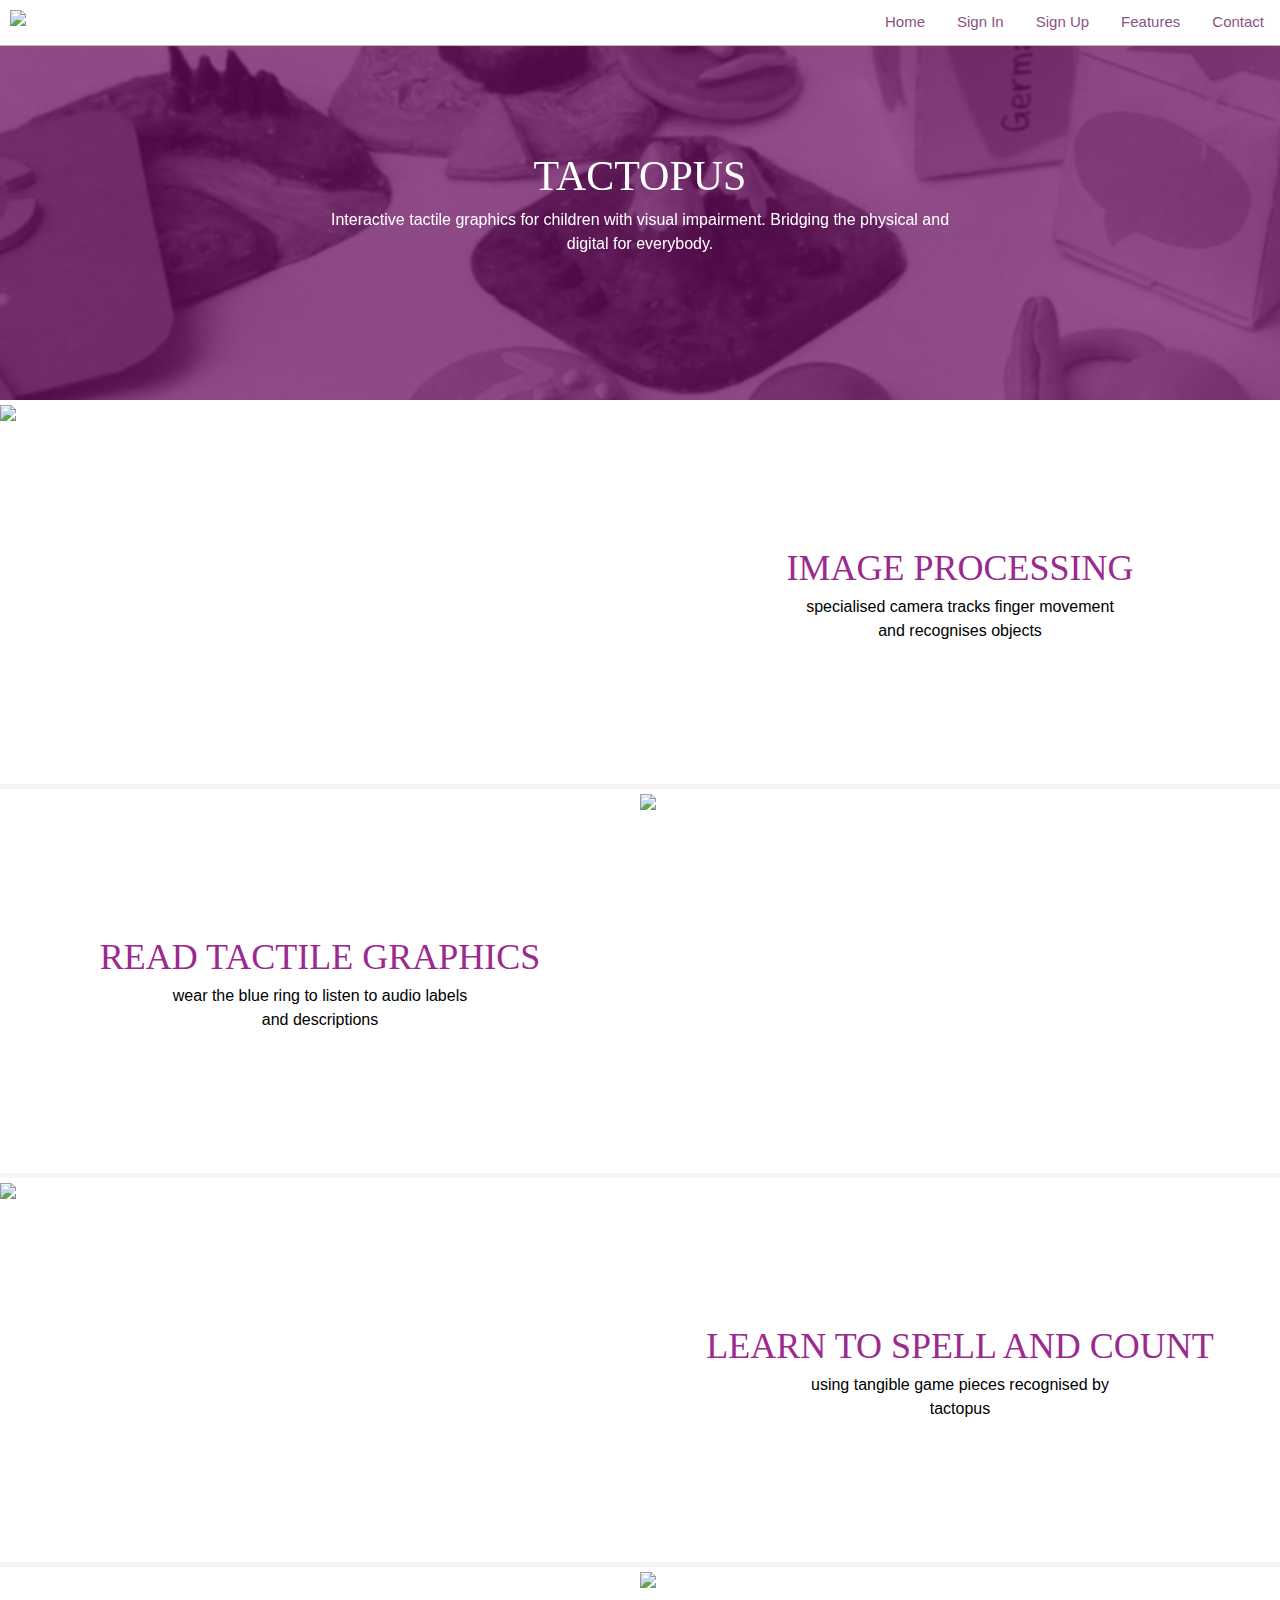
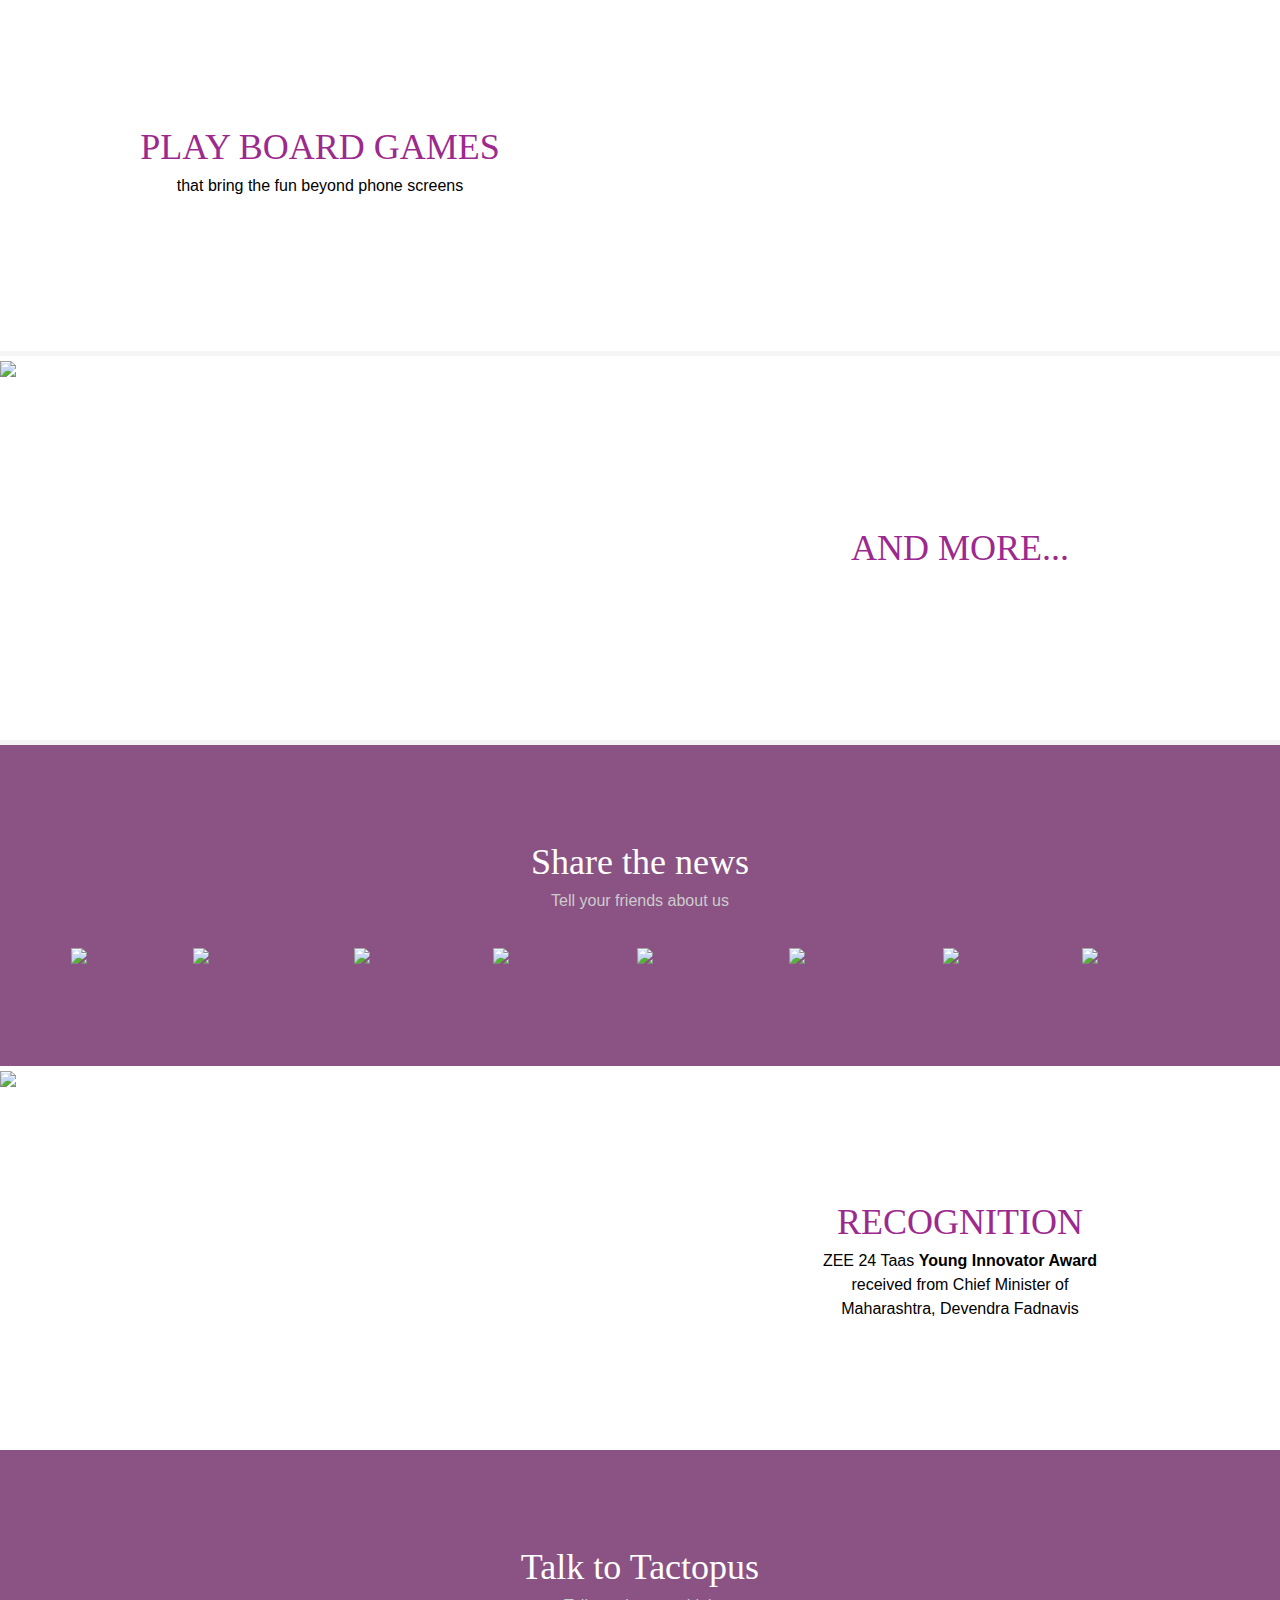
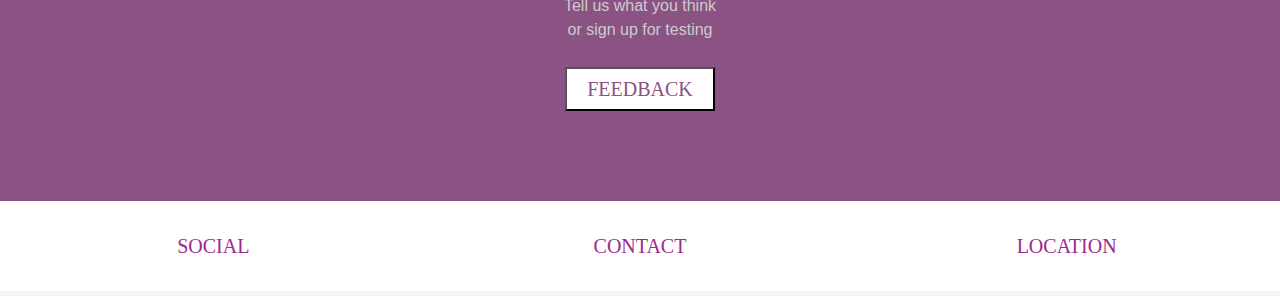
==== index.html @ aecadcd0 "Merge pull request #1 from tactopus/tactopus_addsignup" ====
<!DOCTYPE html>
<html>
<meta name="viewport" content="width=device-width, initial-scale=1">
<link rel="stylesheet" href="w3.css">
<meta name="google-site-verification" content="kS8fROYHhCZex43RZm6uUY4WzMAWpM1FWMcRSs-38cs" />
<head>
    <link rel="shortcut icon" type="image/png" href="favicon.png"/>
    <style>
@import url('https://fonts.googleapis.com/css?family=Baloo+Thambi');
</style>

<div id="fb-root"></div>
<script>(function(d, s, id) {
  var js, fjs = d.getElementsByTagName(s)[0];
  if (d.getElementById(id)) return;
  js = d.createElement(s); js.id = id;
  js.src = "//connect.facebook.net/en_GB/sdk.js#xfbml=1&version=v2.9";
  fjs.parentNode.insertBefore(js, fjs);
}(document, 'script', 'facebook-jssdk'));</script>


<script>
  (function(i,s,o,g,r,a,m){i['GoogleAnalyticsObject']=r;i[r]=i[r]||function(){
  (i[r].q=i[r].q||[]).push(arguments)},i[r].l=1*new Date();a=s.createElement(o),
  m=s.getElementsByTagName(o)[0];a.async=1;a.src=g;m.parentNode.insertBefore(a,m)
  })(window,document,'script','https://www.google-analytics.com/analytics.js','ga');

  ga('create', 'UA-103384719-1', 'auto');
  ga('send', 'pageview');

</script>


</head>
<body>

<div id="header" class="navbar w3-container w3-white w3-border-grey">
  <!--<h1 id="title">TACTOPUS</h1> -->
  <img src="favicon.jpg" class="logo">
  
  
  <a href="#contact">Contact</a>
  <a href="#features">Features</a>
  <a href="signup.html">Sign Up</a>
  <a href="#SignIn">Sign In</a> 
  <a href="#home">Home</a>
  <!--<a href="#home">Text-only Version</a>-->
</div>


<div class="parallax">
<!--<div style="height:30vw; min-height:400px; min-width:690px">-->
     <!--<img class="cover-image" src="cover.jpg" > -->
     <!--<p class="title-text" style="height:30vw; width:100%;"> text </p>-->
     <div id="home" class="w3-col coverbox title-text">
         <div class="unit">
            <h1 class="centered-content title" style="font-size:42px">TACTOPUS</h1>
            <p class="subtitle title">Interactive tactile graphics for children with visual impairment. <nbsp> Bridging the physical and digital for everybody.</p>
        </div>
        <!--</div>-->
</div>
</div>


<!--first set-->
<div id="features" class="w3-row-padding nopadding">
    <div class="w3-half nopadding left">
         <img class="images" src="img1.jpg" > </img>
    </div>
    <div class="w3-half box right ">
         <div class="unit">
            <h2 class="centered-content">IMAGE PROCESSING</h2>
            <p class="subtitle centered-content">specialised camera tracks finger movement 
and recognises objects</p> 
        </div>
    </div>
</div>
<!--end first set-->

<!--second set-->
<div class="w3-row-padding nopadding">
     <div class="w3-half nopadding right">
         <img class="images" src="img2.jpg" > </img>
    </div>

    <div class="w3-half box left">
         <div class="unit">
            <h2  class="centered-content">READ TACTILE GRAPHICS</h2>
            <p class="subtitle centered-content">wear the blue ring to listen to audio labels and descriptions</p> 
        </div>
    </div>
   
</div>
<!--end second set-->

<!--third set-->
<div class="w3-row-padding nopadding">
    <div class="w3-half nopadding left">
         <img class="images" src="img3.jpg" > </img>
    </div>
    <div class="w3-half box right">
         <div class="unit">
            <h2 class="centered-content">LEARN TO SPELL AND COUNT</h2>
            <p class="subtitle centered-content">using tangible game pieces recognised by tactopus</p> 
        </div>
    </div>
</div>
<!--end third set-->

<!--fourth set-->
<div class="w3-row-padding nopadding">
    <div class="w3-half  nopadding right">
         <img class="images" src="img4.jpg" > </img>
    </div>
    <div class="w3-half box left">
         <div class="unit">
            <h2 class="centered-content">PLAY BOARD GAMES</h2>
            <p class="subtitle centered-content">that bring the fun beyond phone screens</p> 
        </div>
    </div>
    
</div>
<!--end fourth set-->

<!--fifth set-->
<div class="w3-row-padding nopadding">
    <div class="w3-half nopadding left ">
         <img class="images" src="img5.jpg" > </img>
    </div>
    <div class="w3-half box right">
         <div class="unit">
            <h2 class="centered-content">AND MORE...</h2>
         </div>
    </div>
</div>
<!--end fifth set-->

<!--social bit-->
<div class="centered-content social buffer">
     <h2 class="centered-content " style="color:white">Share the news</h2>
     <p class="subtitle centered-content"  style="color:#CCCCCC">Tell your friends about us</p> 
<div class="share-buttons">  
    
    <!-- Email -->
    <a href="mailto:?Subject=Check this out- Tactopus&amp;Body=I%20saw%20this%20and%20thought%20of%20you!%20 http://tactopus.com">
        <img src="https://simplesharebuttons.com/images/somacro/email.png" alt="Email a friend" />
    </a>
 
    <!-- Facebook -->
    <a href="http://www.facebook.com/sharer.php?u=http://tactopus.com" target="_blank">
        <img src="https://simplesharebuttons.com/images/somacro/facebook.png" alt="Share on Facebook" />
    </a>
    
     <!-- Twitter -->
    <a href="https://twitter.com/share?url=http://tactopus.com&amp;text=Inclusive%20education%20is%20here&amp;hashtags=assistivetech" target="_blank">
        <img src="https://simplesharebuttons.com/images/somacro/twitter.png" alt="Tweet about this" />
    </a>

    <!-- Google+ -->
    <a href="https://plus.google.com/share?url=http://tactopus.com" target="_blank">
        <img src="https://simplesharebuttons.com/images/somacro/google.png" alt="Share on Google" />
    </a>
    
    <!-- LinkedIn -->
    <a href="http://www.linkedin.com/shareArticle?mini=true&amp;url=http://tactopus.com" target="_blank">
        <img src="https://simplesharebuttons.com/images/somacro/linkedin.png" alt="Share on LinkedIn" />
    </a>
    
    <!-- Pinterest -->
    <a href="javascript:void((function()%7Bvar%20e=document.createElement('script');e.setAttribute('type','text/javascript');e.setAttribute('charset','UTF-8');e.setAttribute('src','http://assets.pinterest.com/js/pinmarklet.js?r='+Math.random()*99999999);document.body.appendChild(e)%7D)());">
        <img src="https://simplesharebuttons.com/images/somacro/pinterest.png" alt="Share on Pinterest" />
    </a>
     
    <!-- Reddit -->
    <a href="http://reddit.com/submit?url=http://tactopus.com&amp;title=Tactopus" target="_blank">
        <img src="https://simplesharebuttons.com/images/somacro/reddit.png" alt="Share on Reddit" />
    </a>

    <!-- Tumblr-->
    <a href="http://www.tumblr.com/share/link?url=http://tactopus.com&amp;title=Tactopus" target="_blank">
        <img src="https://simplesharebuttons.com/images/somacro/tumblr.png" alt="Share on Tumblr" />
    </a>
     
   

</div>
</div>



<!--recognition-->
<div>
<div class="w3-row-padding nopadding" style="border-bottom: 0px;">
    <div class="w3-half nopadding">
         <img class="images" src="award.jpg" > </img>
    </div>
    <div class="w3-half box">
         <div class="unit">
            <h2 class="centered-content">RECOGNITION</h2>
            <p class="subtitle centered-content">ZEE 24 Taas <b>Young Innovator Award</b>
                <br>
                received from Chief Minister of Maharashtra, Devendra Fadnavis</p> 
        </div>
    </div>
</div>
</div>


<!--feedback-->

<div id="contact" class="centered-content social buffer">
     <h2 class="centered-content " style="color:white">Talk to Tactopus</h2>
     <p class="subtitle centered-content"  style="color:#CCCCCC">Tell us what you think<br> or sign up for testing</p>
<a href="https://docs.google.com/forms/d/e/1FAIpQLSeY6ELYHNQLqffdmuKmhdIDOaFi1QbwBWbMsm6aDp3Axi02JQ/viewform?usp=sf_link" target="_blank">
     <button class="btn" style="cursor:pointer" >FEEDBACK</button> 
</a>
</div> 

<!--footer-->

<div class="w3-row-padding nopadding">
    <div class="w3-third box-footer">
         <div class="unit">
            <h4  class="centered-content">SOCIAL</h2>
        </div>
    </div>
    <div class="w3-third box-footer">
         <div class="unit">
            <h4  class="centered-content">CONTACT</h2>
        </div>
    </div>
    <div class="w3-third box-footer ">
         <div class="unit">
            <h4  class="centered-content">LOCATION</h2>
        </div>
    </div>
</div>

</body>
</html>
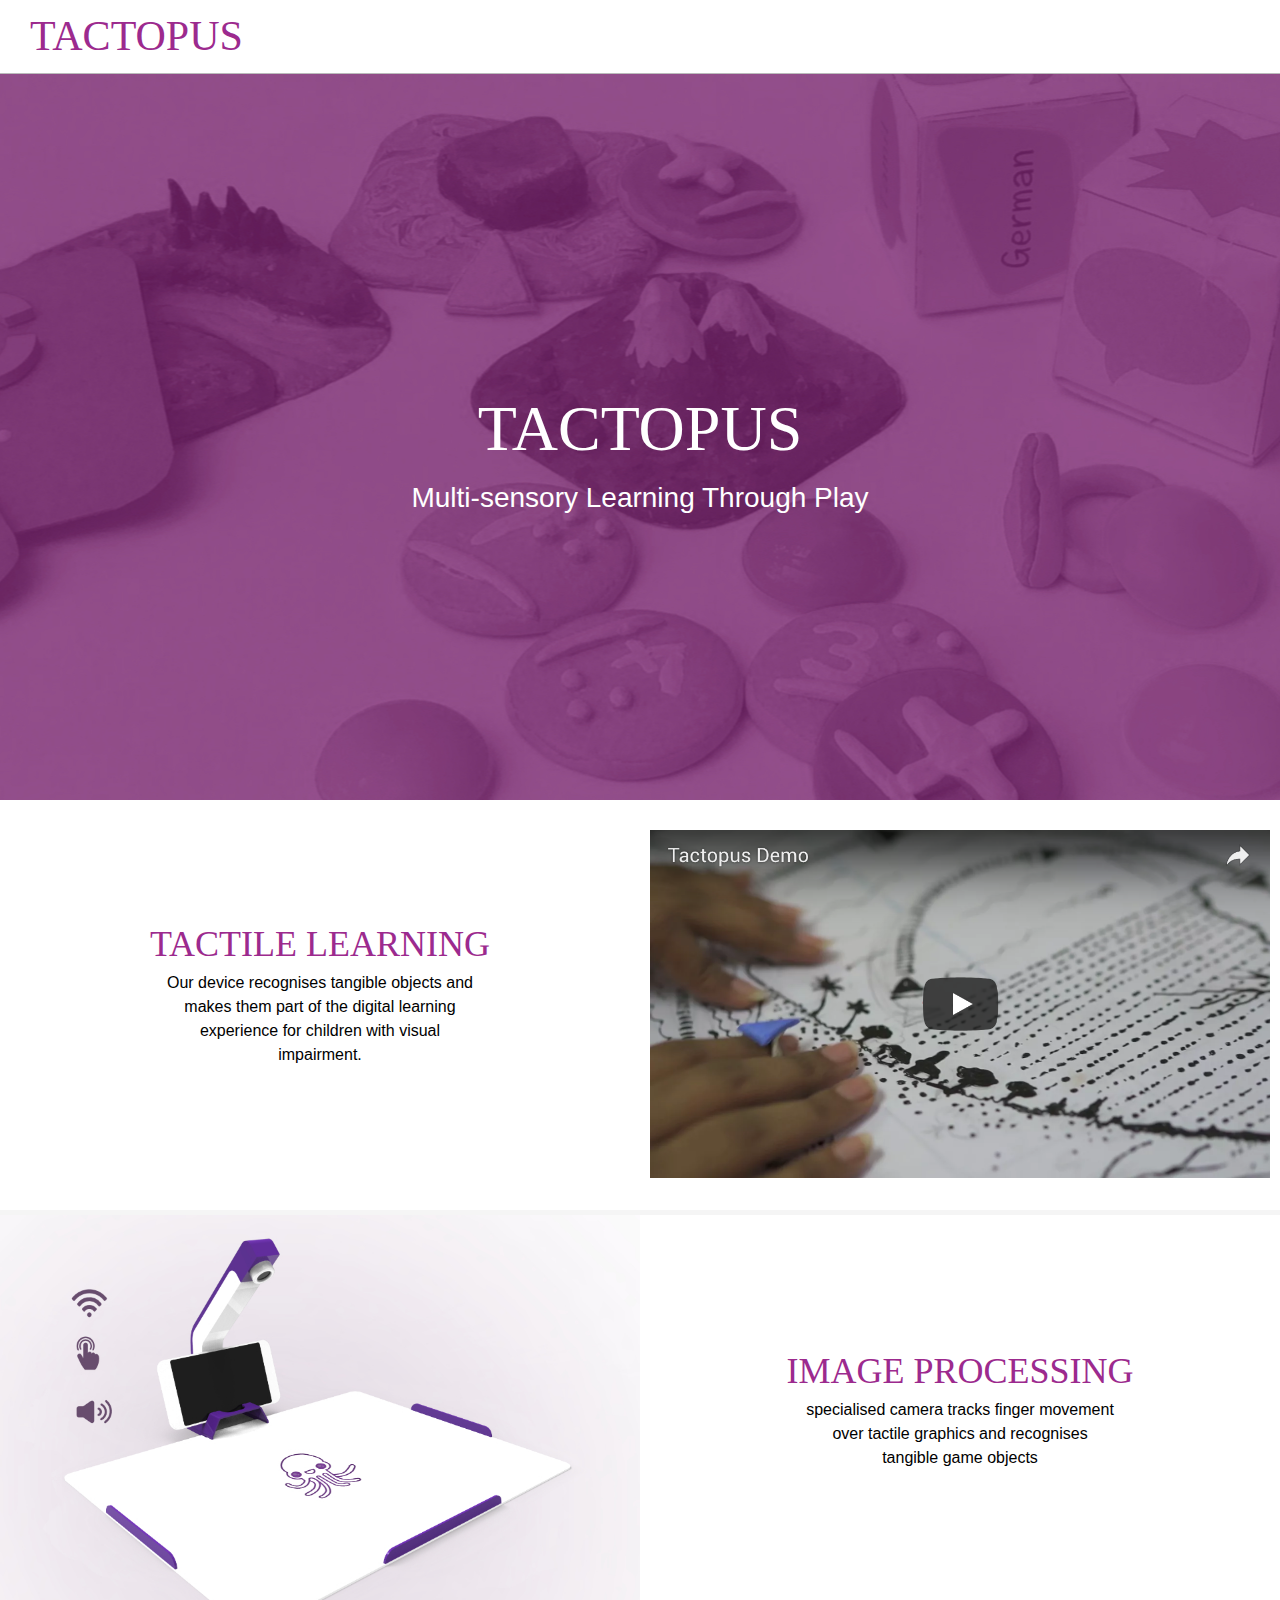
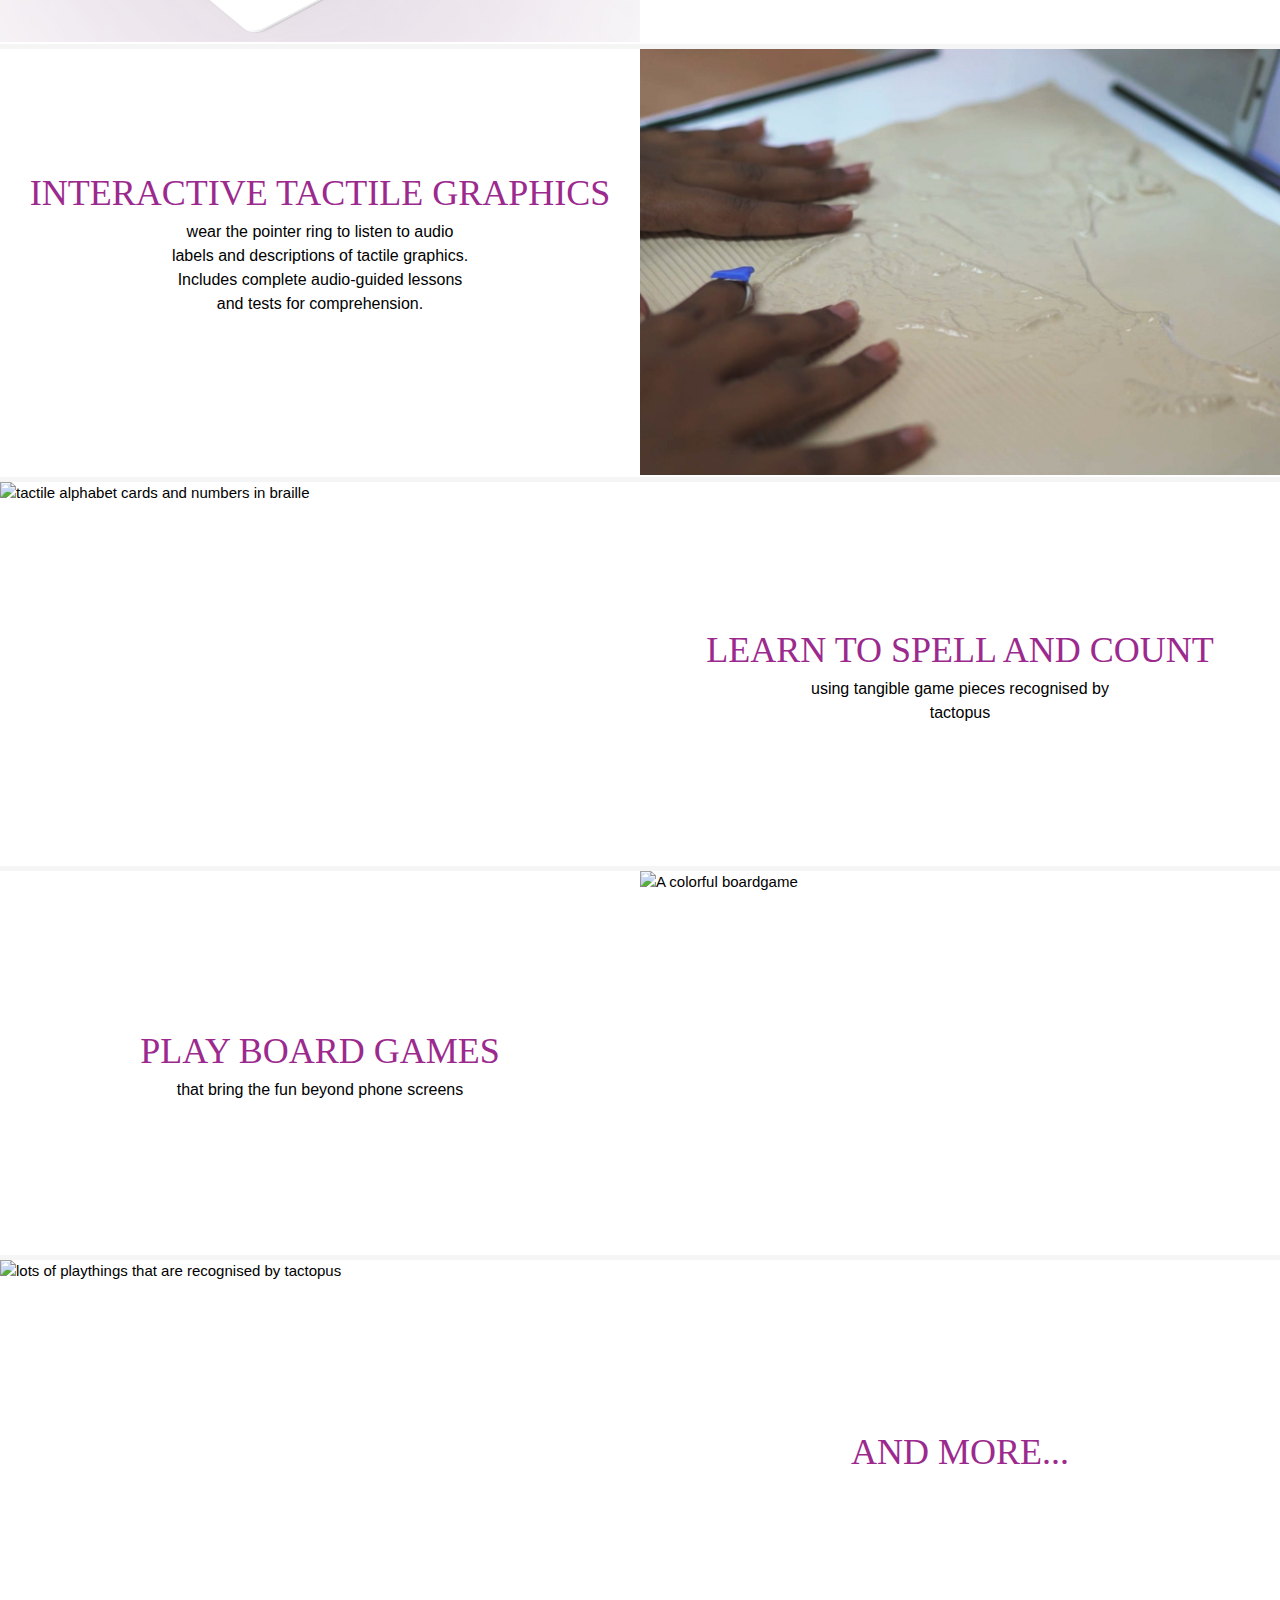
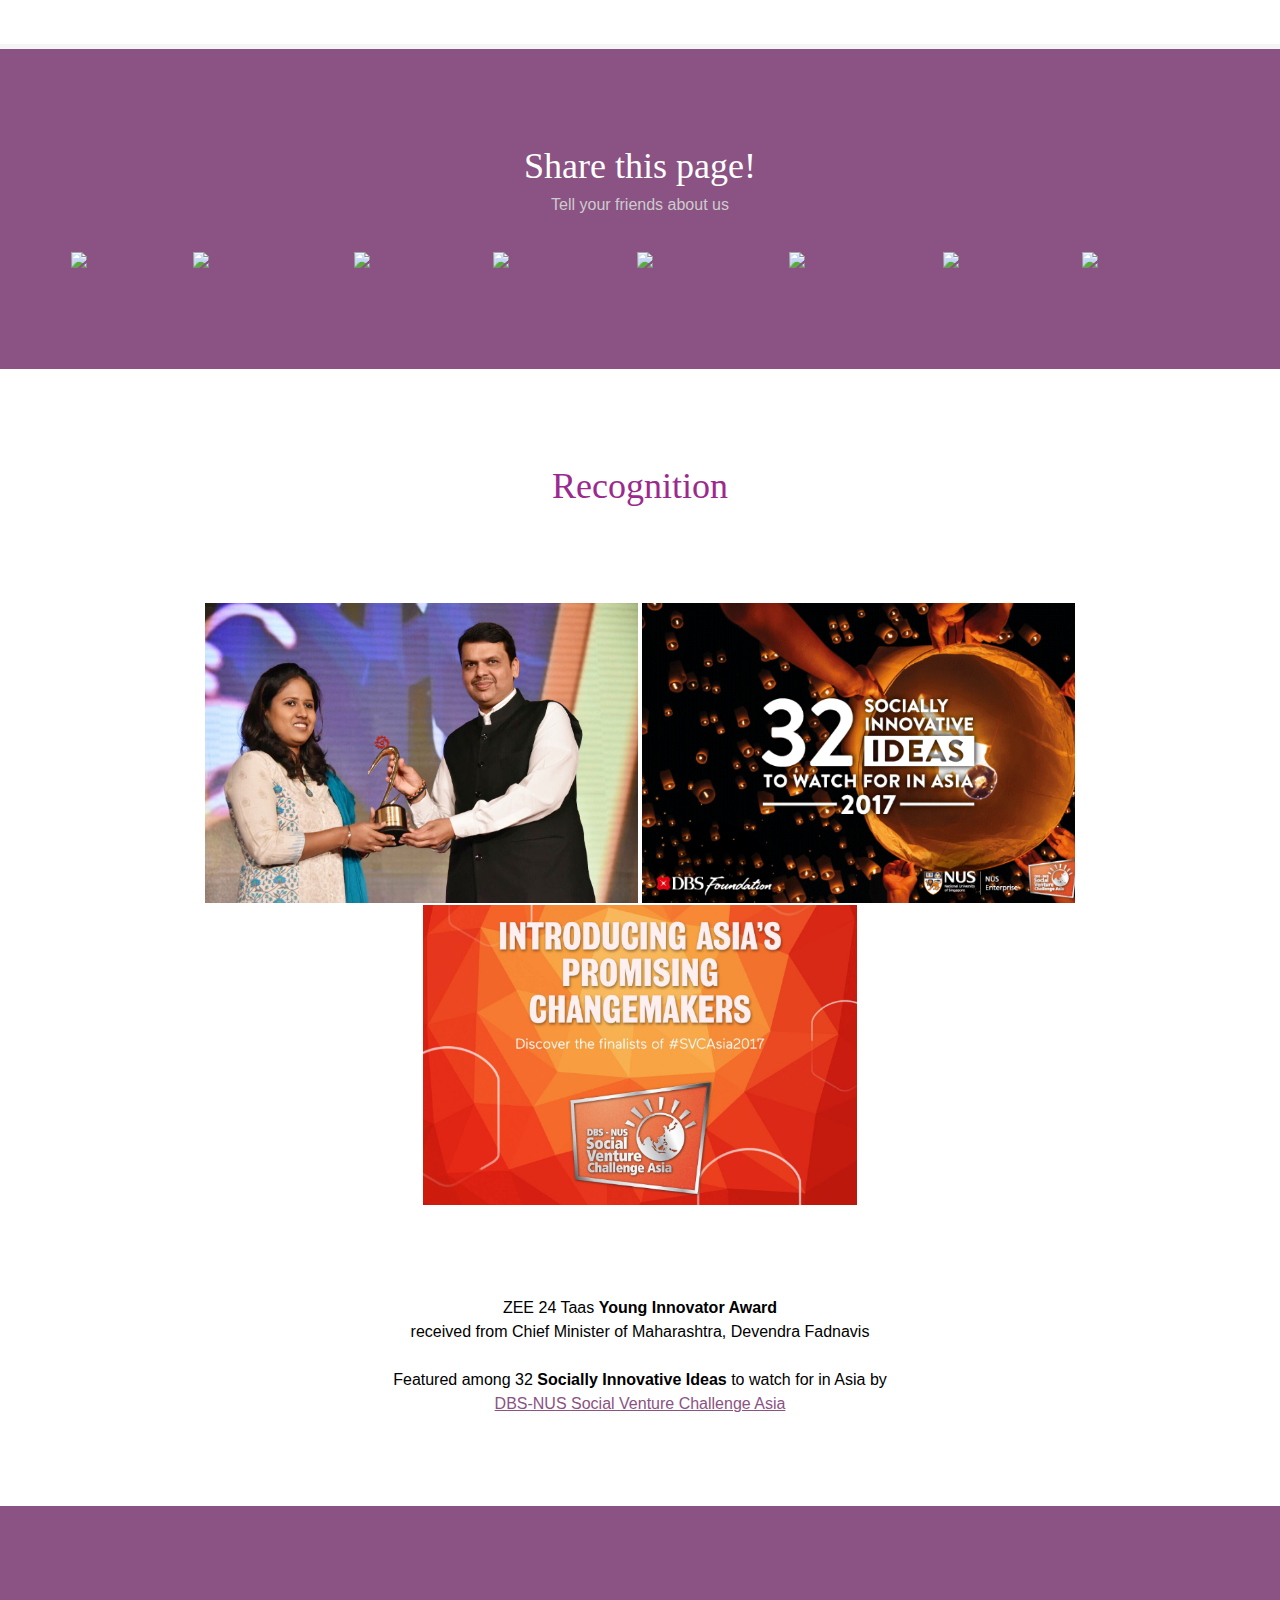
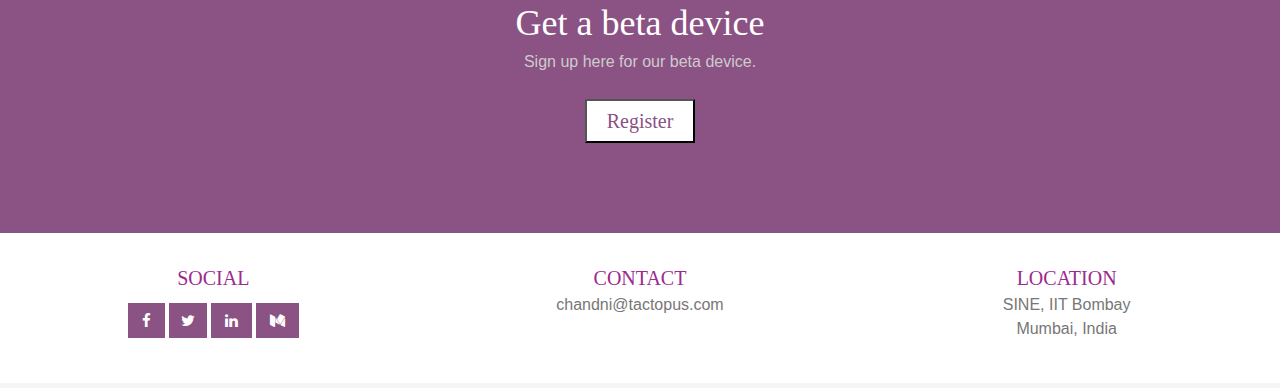
==== commit 6991121c: "Merge pull request #2 from tactopus/revert-1-tactopus_addsignup" ====
--- a/index.html
+++ b/index.html
@@ -2,22 +2,25 @@
 <html>
 <meta name="viewport" content="width=device-width, initial-scale=1">
 <link rel="stylesheet" href="w3.css">
-<meta name="google-site-verification" content="kS8fROYHhCZex43RZm6uUY4WzMAWpM1FWMcRSs-38cs" />
+
 <head>
+  <title>Tactopus</title>
+
     <link rel="shortcut icon" type="image/png" href="favicon.png"/>
     <style>
 @import url('https://fonts.googleapis.com/css?family=Baloo+Thambi');
 </style>
 
 <div id="fb-root"></div>
-<script>(function(d, s, id) {
-  var js, fjs = d.getElementsByTagName(s)[0];
+<script>(function(d, si, id) {
+  var js, fjs = d.getElementsByTagName(si)[0];
   if (d.getElementById(id)) return;
-  js = d.createElement(s); js.id = id;
+  js = d.createElement(si); js.id = id;
   js.src = "//connect.facebook.net/en_GB/sdk.js#xfbml=1&version=v2.9";
   fjs.parentNode.insertBefore(js, fjs);
 }(document, 'script', 'facebook-jssdk'));</script>
 
+<meta name="google-site-verification" content="kS8fROYHhCZex43RZm6uUY4WzMAWpM1FWMcRSs-38cs" />
 
 <script>
   (function(i,s,o,g,r,a,m){i['GoogleAnalyticsObject']=r;i[r]=i[r]||function(){
@@ -30,23 +33,29 @@
 
 </script>
 
-
 </head>
 <body>
 
+<!-- begin header -->
 <div id="header" class="navbar w3-container w3-white w3-border-grey">
-  <!--<h1 id="title">TACTOPUS</h1> -->
-  <img src="favicon.jpg" class="logo">
   
-  
-  <a href="#contact">Contact</a>
-  <a href="#features">Features</a>
-  <a href="signup.html">Sign Up</a>
-  <a href="#SignIn">Sign In</a> 
-  <a href="#home">Home</a>
-  <!--<a href="#home">Text-only Version</a>-->
-</div>
-
+  <!-- <img src="favicon.jpg" class="logo"> -->
+  <h1 id="title">TACTOPUS</h1>
+  <ul >
+
+        <!-- <a id="#contact">Contact</a>
+        <a id="#features">Features</a>  -->
+        <!-- <a href="#home">Home</a> -->
+        <!-- <li><a href="https://www.linkedin.com/company/13420525/" target="_blank">LinkedIn</i></a></li> -->
+<!--         
+        <li><a href="https://www.facebook.com/tactopus/" target="_blank"> Facebook</a></li>
+        <li><a href="https://twitter.com/tactopus_edu" target="_blank"> Twitter </i></a></li>
+        <li><a href ="https://medium.com/tactopus" target="_blank"> Blog </a></li>
+         -->
+  </ul>
+
+</div>
+<!-- end of header -->
 
 <div class="parallax">
 <!--<div style="height:30vw; min-height:400px; min-width:690px">-->
@@ -54,24 +63,44 @@
      <!--<p class="title-text" style="height:30vw; width:100%;"> text </p>-->
      <div id="home" class="w3-col coverbox title-text">
          <div class="unit">
-            <h1 class="centered-content title" style="font-size:42px">TACTOPUS</h1>
-            <p class="subtitle title">Interactive tactile graphics for children with visual impairment. <nbsp> Bridging the physical and digital for everybody.</p>
+            <h1 class="centered-content title" style="font-size:64px">TACTOPUS</h1>
+            <p class="subtitle title" style="font-size:28px">Multi-sensory Learning Through Play</p>
         </div>
         <!--</div>-->
 </div>
 </div>
 
 
+<!--video set-->
+<div id="features" class="w3-row-padding ">
+    <div class="w3-half box  right">
+        <div align="middle" class="unit centered-content">
+            <!-- <iframe width="560" height="315" src="https://www.youtube-nocookie.com/embed/w9ERoIt2t28?rel=0" frameborder="0" allowfullscreen></iframe> -->
+            <a href="https://www.youtube-nocookie.com/embed/ggCX4f1qZgg?rel=0" target="blank">
+                <img class="images" src="Video.png" alt="links to video on youtube about interactive tactile graphics" > </img>
+            </a>
+            
+        </div>
+    </div>
+    <div class="w3-half box left ">
+         <div class="unit">
+            <h2 class="centered-content">TACTILE LEARNING</h2>
+            <p class="subtitle centered-content">Our device recognises tangible objects and makes them part of the digital learning experience for children with visual impairment.</p> 
+        </div>
+    </div>
+</div>
+<!--end video set-->
+
 <!--first set-->
-<div id="features" class="w3-row-padding nopadding">
+<div class="w3-row-padding nopadding">
     <div class="w3-half nopadding left">
-         <img class="images" src="img1.jpg" > </img>
+         <img class="images" src="img1_1.jpg" alt="Image of tactopus device" > </img>
     </div>
     <div class="w3-half box right ">
          <div class="unit">
             <h2 class="centered-content">IMAGE PROCESSING</h2>
-            <p class="subtitle centered-content">specialised camera tracks finger movement 
-and recognises objects</p> 
+            <p class="subtitle centered-content">specialised camera tracks finger movement over tactile graphics 
+and recognises tangible game objects</p> 
         </div>
     </div>
 </div>
@@ -80,13 +109,13 @@
 <!--second set-->
 <div class="w3-row-padding nopadding">
      <div class="w3-half nopadding right">
-         <img class="images" src="img2.jpg" > </img>
+         <img class="images" src="img2_1.jpg"  alt="Tactile graphic of physical map of India, being read by dark hands. The reader is wearing a blue ring on the right forefinger."> </img>
     </div>
 
     <div class="w3-half box left">
          <div class="unit">
-            <h2  class="centered-content">READ TACTILE GRAPHICS</h2>
-            <p class="subtitle centered-content">wear the blue ring to listen to audio labels and descriptions</p> 
+            <h2  class="centered-content">INTERACTIVE TACTILE GRAPHICS</h2>
+            <p class="subtitle centered-content">wear the pointer ring to listen to audio labels and descriptions of tactile graphics. Includes complete audio-guided lessons and tests for comprehension.</p> 
         </div>
     </div>
    
@@ -96,7 +125,7 @@
 <!--third set-->
 <div class="w3-row-padding nopadding">
     <div class="w3-half nopadding left">
-         <img class="images" src="img3.jpg" > </img>
+         <img class="images" src="img3.jpg" alt="tactile alphabet cards and numbers in braille" > </img>
     </div>
     <div class="w3-half box right">
          <div class="unit">
@@ -110,7 +139,7 @@
 <!--fourth set-->
 <div class="w3-row-padding nopadding">
     <div class="w3-half  nopadding right">
-         <img class="images" src="img4.jpg" > </img>
+         <img class="images" src="img4.jpg"  alt="A colorful boardgame" > </img>
     </div>
     <div class="w3-half box left">
          <div class="unit">
@@ -124,10 +153,10 @@
 
 <!--fifth set-->
 <div class="w3-row-padding nopadding">
-    <div class="w3-half nopadding left ">
-         <img class="images" src="img5.jpg" > </img>
-    </div>
-    <div class="w3-half box right">
+    <div class="w3-half nopadding">
+         <img class="images" src="img5.jpg" alt="lots of playthings that are recognised by tactopus" > </img>
+    </div>
+    <div class="w3-half box">
          <div class="unit">
             <h2 class="centered-content">AND MORE...</h2>
          </div>
@@ -135,9 +164,14 @@
 </div>
 <!--end fifth set-->
 
+
+<!--#note move share panel to bottom, merge with feedback panel, fix share button links-->
+<!--#note need separator between product details above and news and updates below. 
+maybe news and updates go into a 4 column grid, so it looks different. or a pinterest-like layout for news. So we can add a lot more stuff-->
+
 <!--social bit-->
 <div class="centered-content social buffer">
-     <h2 class="centered-content " style="color:white">Share the news</h2>
+     <h2 class="centered-content " style="color:white">Share this page!</h2>
      <p class="subtitle centered-content"  style="color:#CCCCCC">Tell your friends about us</p> 
 <div class="share-buttons">  
     
@@ -152,7 +186,7 @@
     </a>
     
      <!-- Twitter -->
-    <a href="https://twitter.com/share?url=http://tactopus.com&amp;text=Inclusive%20education%20is%20here&amp;hashtags=assistivetech" target="_blank">
+    <a href="https://twitter.com/share?url=https://simplesharebuttons.com&amp;text=Simple%20Share%20Buttons&amp;hashtags=simplesharebuttons" target="_blank">
         <img src="https://simplesharebuttons.com/images/somacro/twitter.png" alt="Tweet about this" />
     </a>
 
@@ -162,7 +196,7 @@
     </a>
     
     <!-- LinkedIn -->
-    <a href="http://www.linkedin.com/shareArticle?mini=true&amp;url=http://tactopus.com" target="_blank">
+    <a href="http://www.linkedin.com/shareArticle?mini=true&amp;url=https://simplesharebuttons.com" target="_blank">
         <img src="https://simplesharebuttons.com/images/somacro/linkedin.png" alt="Share on LinkedIn" />
     </a>
     
@@ -172,12 +206,12 @@
     </a>
      
     <!-- Reddit -->
-    <a href="http://reddit.com/submit?url=http://tactopus.com&amp;title=Tactopus" target="_blank">
+    <a href="http://reddit.com/submit?url=https://simplesharebuttons.com&amp;title=Simple Share Buttons" target="_blank">
         <img src="https://simplesharebuttons.com/images/somacro/reddit.png" alt="Share on Reddit" />
     </a>
 
     <!-- Tumblr-->
-    <a href="http://www.tumblr.com/share/link?url=http://tactopus.com&amp;title=Tactopus" target="_blank">
+    <a href="http://www.tumblr.com/share/link?url=https://simplesharebuttons.com&amp;title=Simple Share Buttons" target="_blank">
         <img src="https://simplesharebuttons.com/images/somacro/tumblr.png" alt="Share on Tumblr" />
     </a>
      
@@ -189,30 +223,39 @@
 
 
 <!--recognition-->
-<div>
-<div class="w3-row-padding nopadding" style="border-bottom: 0px;">
-    <div class="w3-half nopadding">
-         <img class="images" src="award.jpg" > </img>
-    </div>
-    <div class="w3-half box">
-         <div class="unit">
-            <h2 class="centered-content">RECOGNITION</h2>
+<div class="centered-content buffer">
+    <h2 class="centered-content " >Recognition</h2>
+    <!-- <p class="subtitle centered-content"  style="color: white">Tell your friends about us</p>  -->
+</div>
+
+<!--3 columns-->
+<div class="centered-content">
+        <div >
+            <img class="col-images" src="img7_1.jpg" > </img>
+            <img class="col-images" src="img7_2.jpg" > </img>
+            <img class="col-images" src="img7_3.jpg" > </img>  
+        </div> 
+ </div>
+
+ <div class="centered-content buffer">
             <p class="subtitle centered-content">ZEE 24 Taas <b>Young Innovator Award</b>
-                <br>
-                received from Chief Minister of Maharashtra, Devendra Fadnavis</p> 
-        </div>
-    </div>
-</div>
-</div>
+                <br>received from Chief Minister of Maharashtra, Devendra Fadnavis<br> <br></p> 
+            <p class="subtitle centered-content">Featured among 32 <b>Socially Innovative Ideas</b> to watch for in Asia by</b>
+                <br><a href="http://socialventurechallenge.asia/shortlisted-teams-2017/">DBS-NUS Social Venture Challenge Asia</a></p>     
+ </div>
+
+
+
+<!--end recognition-->
 
 
 <!--feedback-->
 
 <div id="contact" class="centered-content social buffer">
-     <h2 class="centered-content " style="color:white">Talk to Tactopus</h2>
-     <p class="subtitle centered-content"  style="color:#CCCCCC">Tell us what you think<br> or sign up for testing</p>
+     <h2 class="centered-content " style="color:white">Get a beta device</h2>
+     <p class="subtitle centered-content"  style="color:#CCCCCC">Sign up here for our beta device.</p>
 <a href="https://docs.google.com/forms/d/e/1FAIpQLSeY6ELYHNQLqffdmuKmhdIDOaFi1QbwBWbMsm6aDp3Axi02JQ/viewform?usp=sf_link" target="_blank">
-     <button class="btn" style="cursor:pointer" >FEEDBACK</button> 
+     <button class="btn" style="cursor:pointer" >Register</button> 
 </a>
 </div> 
 
@@ -222,19 +265,36 @@
     <div class="w3-third box-footer">
          <div class="unit">
             <h4  class="centered-content">SOCIAL</h2>
+
+                <div class="footer-social-icons centred-content">
+                    <ul class="social-icons">
+                        <li><a href="https://www.facebook.com/tactopus/" target="_blank" class="social-icon"> <i class="fa fa-facebook"></i></a></li>
+                        <li><a href="https://twitter.com/tactopus_edu" target="_blank" class="social-icon"> <i class="fa fa-twitter"></i></a></li>
+                        <li><a href="https://www.linkedin.com/company/13420525/" target="_blank" class="social-icon"> <i class="fa fa-linkedin"></i></a></li>
+                        <li><a href="https://www.medium.com/tactopus" target="_blank" class="social-icon"> <i class="fa fa-medium"></i></a></li>
+                        
+                    </ul>
+                </div>
+
+
         </div>
     </div>
     <div class="w3-third box-footer">
          <div class="unit">
             <h4  class="centered-content">CONTACT</h2>
+                <p class="subtitle centered-content"  style="color:#777777">chandni@tactopus.com</p>
         </div>
     </div>
     <div class="w3-third box-footer ">
          <div class="unit">
             <h4  class="centered-content">LOCATION</h2>
+                <p class="subtitle centered-content"  style="color:#777777">SINE, IIT Bombay <br>Mumbai, India </p>
         </div>
     </div>
 </div>
 
 </body>
-</html>+
+<!--#note design a preorder inquiry button-->
+<!--#note embed twitter and facebook feed-->
+</html>
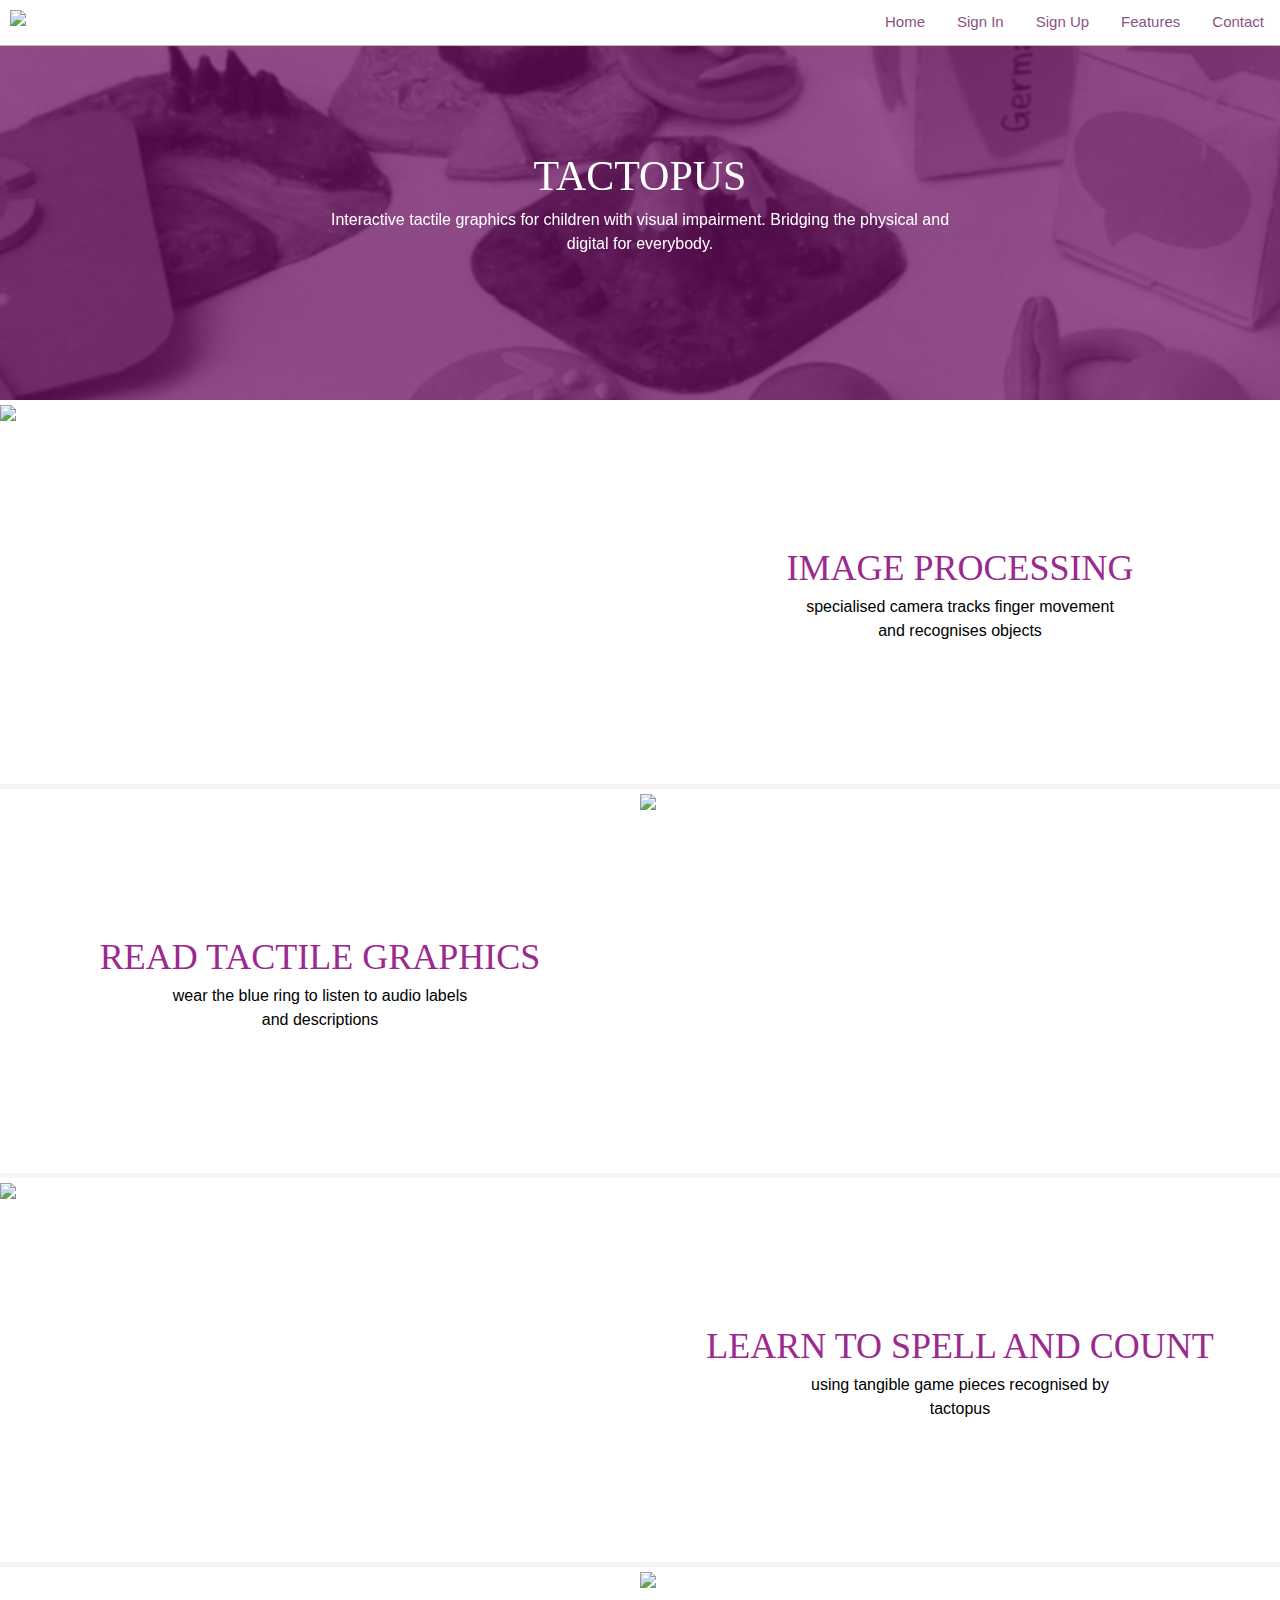
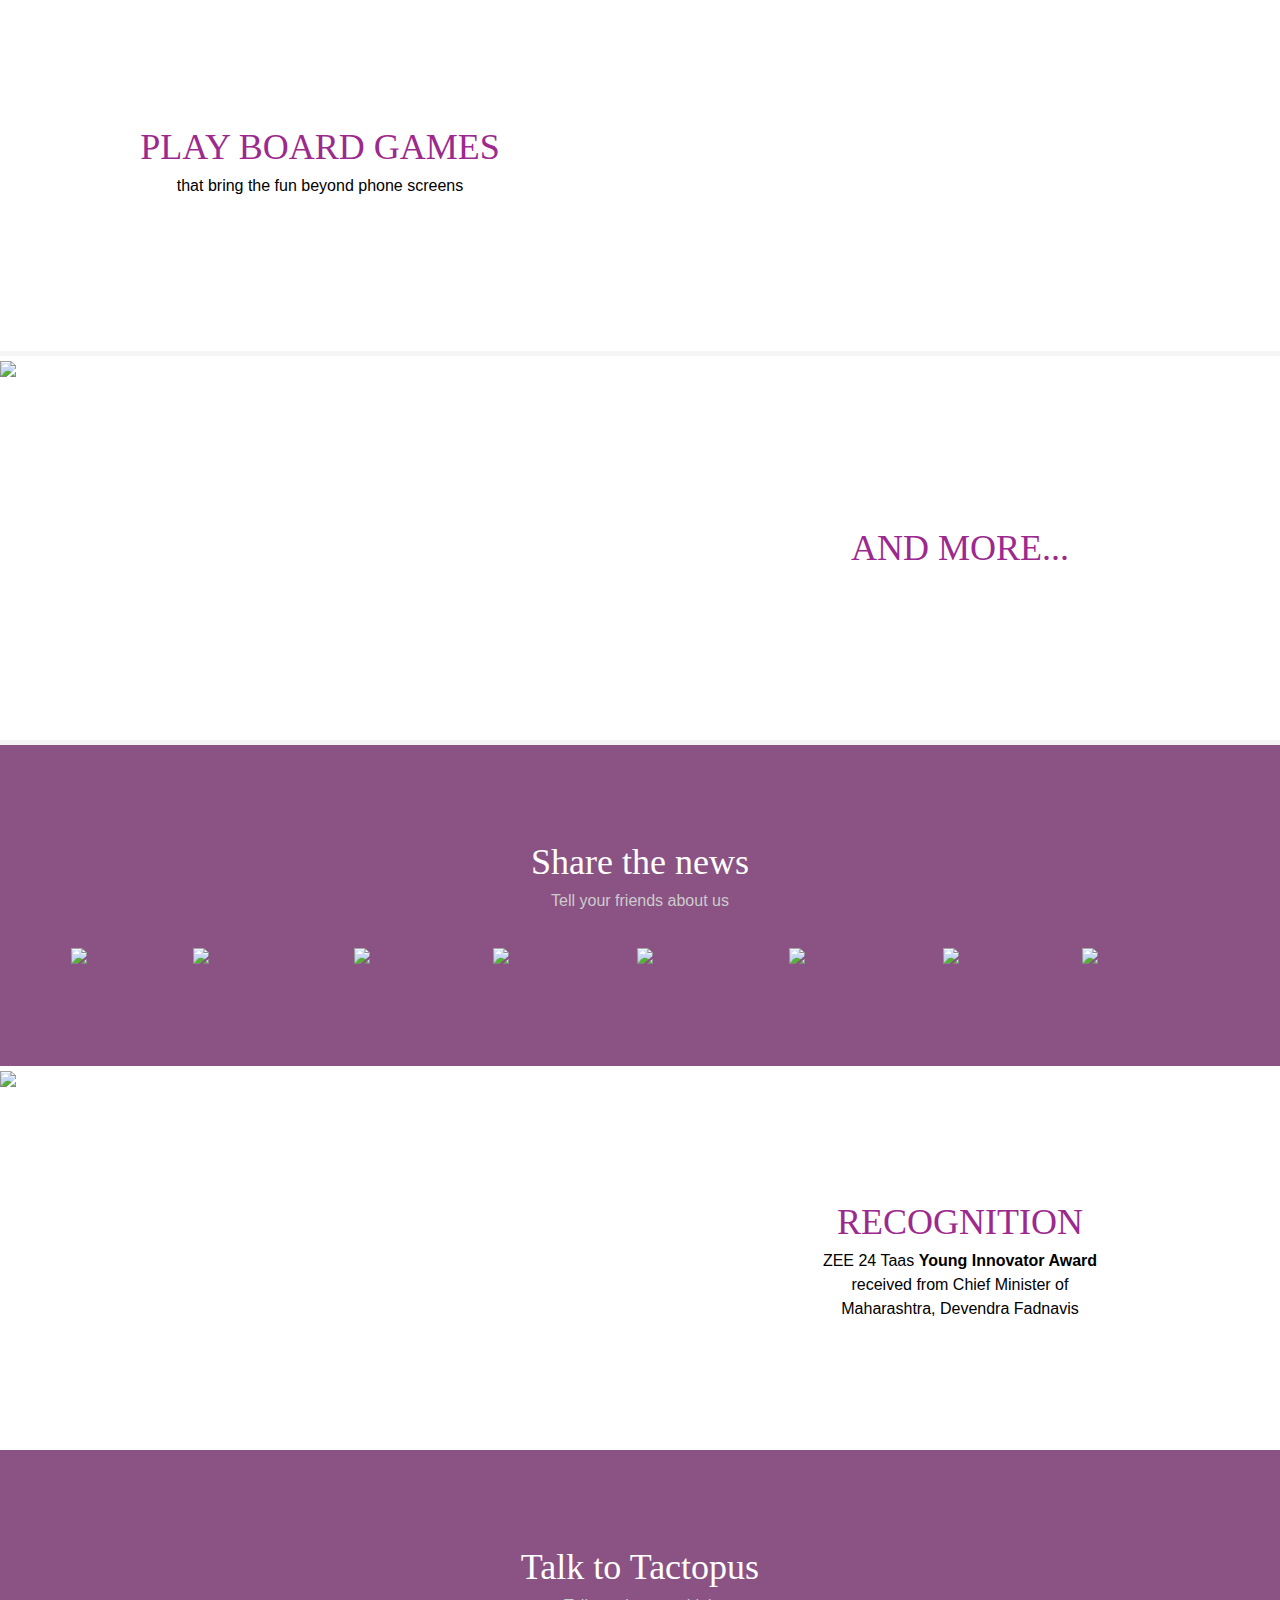
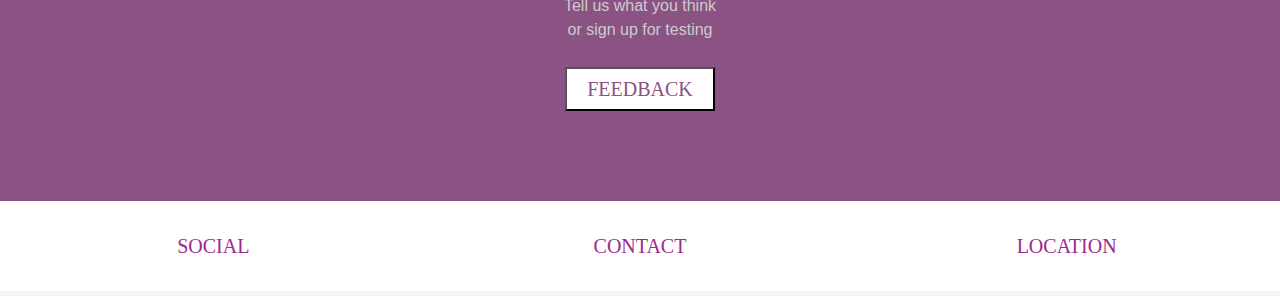
==== commit c9e23ad4: "Revert "Revert "added signup""" ====
--- a/index.html
+++ b/index.html
@@ -2,25 +2,22 @@
 <html>
 <meta name="viewport" content="width=device-width, initial-scale=1">
 <link rel="stylesheet" href="w3.css">
-
+<meta name="google-site-verification" content="kS8fROYHhCZex43RZm6uUY4WzMAWpM1FWMcRSs-38cs" />
 <head>
-  <title>Tactopus</title>
-
     <link rel="shortcut icon" type="image/png" href="favicon.png"/>
     <style>
 @import url('https://fonts.googleapis.com/css?family=Baloo+Thambi');
 </style>
 
 <div id="fb-root"></div>
-<script>(function(d, si, id) {
-  var js, fjs = d.getElementsByTagName(si)[0];
+<script>(function(d, s, id) {
+  var js, fjs = d.getElementsByTagName(s)[0];
   if (d.getElementById(id)) return;
-  js = d.createElement(si); js.id = id;
+  js = d.createElement(s); js.id = id;
   js.src = "//connect.facebook.net/en_GB/sdk.js#xfbml=1&version=v2.9";
   fjs.parentNode.insertBefore(js, fjs);
 }(document, 'script', 'facebook-jssdk'));</script>
 
-<meta name="google-site-verification" content="kS8fROYHhCZex43RZm6uUY4WzMAWpM1FWMcRSs-38cs" />
 
 <script>
   (function(i,s,o,g,r,a,m){i['GoogleAnalyticsObject']=r;i[r]=i[r]||function(){
@@ -33,29 +30,23 @@
 
 </script>
 
+
 </head>
 <body>
 
-<!-- begin header -->
 <div id="header" class="navbar w3-container w3-white w3-border-grey">
+  <!--<h1 id="title">TACTOPUS</h1> -->
+  <img src="favicon.jpg" class="logo">
   
-  <!-- <img src="favicon.jpg" class="logo"> -->
-  <h1 id="title">TACTOPUS</h1>
-  <ul >
-
-        <!-- <a id="#contact">Contact</a>
-        <a id="#features">Features</a>  -->
-        <!-- <a href="#home">Home</a> -->
-        <!-- <li><a href="https://www.linkedin.com/company/13420525/" target="_blank">LinkedIn</i></a></li> -->
-<!--         
-        <li><a href="https://www.facebook.com/tactopus/" target="_blank"> Facebook</a></li>
-        <li><a href="https://twitter.com/tactopus_edu" target="_blank"> Twitter </i></a></li>
-        <li><a href ="https://medium.com/tactopus" target="_blank"> Blog </a></li>
-         -->
-  </ul>
-
-</div>
-<!-- end of header -->
+  
+  <a href="#contact">Contact</a>
+  <a href="#features">Features</a>
+  <a href="signup.html">Sign Up</a>
+  <a href="#SignIn">Sign In</a> 
+  <a href="#home">Home</a>
+  <!--<a href="#home">Text-only Version</a>-->
+</div>
+
 
 <div class="parallax">
 <!--<div style="height:30vw; min-height:400px; min-width:690px">-->
@@ -63,44 +54,24 @@
      <!--<p class="title-text" style="height:30vw; width:100%;"> text </p>-->
      <div id="home" class="w3-col coverbox title-text">
          <div class="unit">
-            <h1 class="centered-content title" style="font-size:64px">TACTOPUS</h1>
-            <p class="subtitle title" style="font-size:28px">Multi-sensory Learning Through Play</p>
+            <h1 class="centered-content title" style="font-size:42px">TACTOPUS</h1>
+            <p class="subtitle title">Interactive tactile graphics for children with visual impairment. <nbsp> Bridging the physical and digital for everybody.</p>
         </div>
         <!--</div>-->
 </div>
 </div>
 
 
-<!--video set-->
-<div id="features" class="w3-row-padding ">
-    <div class="w3-half box  right">
-        <div align="middle" class="unit centered-content">
-            <!-- <iframe width="560" height="315" src="https://www.youtube-nocookie.com/embed/w9ERoIt2t28?rel=0" frameborder="0" allowfullscreen></iframe> -->
-            <a href="https://www.youtube-nocookie.com/embed/ggCX4f1qZgg?rel=0" target="blank">
-                <img class="images" src="Video.png" alt="links to video on youtube about interactive tactile graphics" > </img>
-            </a>
-            
-        </div>
-    </div>
-    <div class="w3-half box left ">
-         <div class="unit">
-            <h2 class="centered-content">TACTILE LEARNING</h2>
-            <p class="subtitle centered-content">Our device recognises tangible objects and makes them part of the digital learning experience for children with visual impairment.</p> 
-        </div>
-    </div>
-</div>
-<!--end video set-->
-
 <!--first set-->
-<div class="w3-row-padding nopadding">
+<div id="features" class="w3-row-padding nopadding">
     <div class="w3-half nopadding left">
-         <img class="images" src="img1_1.jpg" alt="Image of tactopus device" > </img>
+         <img class="images" src="img1.jpg" > </img>
     </div>
     <div class="w3-half box right ">
          <div class="unit">
             <h2 class="centered-content">IMAGE PROCESSING</h2>
-            <p class="subtitle centered-content">specialised camera tracks finger movement over tactile graphics 
-and recognises tangible game objects</p> 
+            <p class="subtitle centered-content">specialised camera tracks finger movement 
+and recognises objects</p> 
         </div>
     </div>
 </div>
@@ -109,13 +80,13 @@
 <!--second set-->
 <div class="w3-row-padding nopadding">
      <div class="w3-half nopadding right">
-         <img class="images" src="img2_1.jpg"  alt="Tactile graphic of physical map of India, being read by dark hands. The reader is wearing a blue ring on the right forefinger."> </img>
+         <img class="images" src="img2.jpg" > </img>
     </div>
 
     <div class="w3-half box left">
          <div class="unit">
-            <h2  class="centered-content">INTERACTIVE TACTILE GRAPHICS</h2>
-            <p class="subtitle centered-content">wear the pointer ring to listen to audio labels and descriptions of tactile graphics. Includes complete audio-guided lessons and tests for comprehension.</p> 
+            <h2  class="centered-content">READ TACTILE GRAPHICS</h2>
+            <p class="subtitle centered-content">wear the blue ring to listen to audio labels and descriptions</p> 
         </div>
     </div>
    
@@ -125,7 +96,7 @@
 <!--third set-->
 <div class="w3-row-padding nopadding">
     <div class="w3-half nopadding left">
-         <img class="images" src="img3.jpg" alt="tactile alphabet cards and numbers in braille" > </img>
+         <img class="images" src="img3.jpg" > </img>
     </div>
     <div class="w3-half box right">
          <div class="unit">
@@ -139,7 +110,7 @@
 <!--fourth set-->
 <div class="w3-row-padding nopadding">
     <div class="w3-half  nopadding right">
-         <img class="images" src="img4.jpg"  alt="A colorful boardgame" > </img>
+         <img class="images" src="img4.jpg" > </img>
     </div>
     <div class="w3-half box left">
          <div class="unit">
@@ -153,10 +124,10 @@
 
 <!--fifth set-->
 <div class="w3-row-padding nopadding">
-    <div class="w3-half nopadding">
-         <img class="images" src="img5.jpg" alt="lots of playthings that are recognised by tactopus" > </img>
-    </div>
-    <div class="w3-half box">
+    <div class="w3-half nopadding left ">
+         <img class="images" src="img5.jpg" > </img>
+    </div>
+    <div class="w3-half box right">
          <div class="unit">
             <h2 class="centered-content">AND MORE...</h2>
          </div>
@@ -164,14 +135,9 @@
 </div>
 <!--end fifth set-->
 
-
-<!--#note move share panel to bottom, merge with feedback panel, fix share button links-->
-<!--#note need separator between product details above and news and updates below. 
-maybe news and updates go into a 4 column grid, so it looks different. or a pinterest-like layout for news. So we can add a lot more stuff-->
-
 <!--social bit-->
 <div class="centered-content social buffer">
-     <h2 class="centered-content " style="color:white">Share this page!</h2>
+     <h2 class="centered-content " style="color:white">Share the news</h2>
      <p class="subtitle centered-content"  style="color:#CCCCCC">Tell your friends about us</p> 
 <div class="share-buttons">  
     
@@ -186,7 +152,7 @@
     </a>
     
      <!-- Twitter -->
-    <a href="https://twitter.com/share?url=https://simplesharebuttons.com&amp;text=Simple%20Share%20Buttons&amp;hashtags=simplesharebuttons" target="_blank">
+    <a href="https://twitter.com/share?url=http://tactopus.com&amp;text=Inclusive%20education%20is%20here&amp;hashtags=assistivetech" target="_blank">
         <img src="https://simplesharebuttons.com/images/somacro/twitter.png" alt="Tweet about this" />
     </a>
 
@@ -196,7 +162,7 @@
     </a>
     
     <!-- LinkedIn -->
-    <a href="http://www.linkedin.com/shareArticle?mini=true&amp;url=https://simplesharebuttons.com" target="_blank">
+    <a href="http://www.linkedin.com/shareArticle?mini=true&amp;url=http://tactopus.com" target="_blank">
         <img src="https://simplesharebuttons.com/images/somacro/linkedin.png" alt="Share on LinkedIn" />
     </a>
     
@@ -206,12 +172,12 @@
     </a>
      
     <!-- Reddit -->
-    <a href="http://reddit.com/submit?url=https://simplesharebuttons.com&amp;title=Simple Share Buttons" target="_blank">
+    <a href="http://reddit.com/submit?url=http://tactopus.com&amp;title=Tactopus" target="_blank">
         <img src="https://simplesharebuttons.com/images/somacro/reddit.png" alt="Share on Reddit" />
     </a>
 
     <!-- Tumblr-->
-    <a href="http://www.tumblr.com/share/link?url=https://simplesharebuttons.com&amp;title=Simple Share Buttons" target="_blank">
+    <a href="http://www.tumblr.com/share/link?url=http://tactopus.com&amp;title=Tactopus" target="_blank">
         <img src="https://simplesharebuttons.com/images/somacro/tumblr.png" alt="Share on Tumblr" />
     </a>
      
@@ -223,39 +189,30 @@
 
 
 <!--recognition-->
-<div class="centered-content buffer">
-    <h2 class="centered-content " >Recognition</h2>
-    <!-- <p class="subtitle centered-content"  style="color: white">Tell your friends about us</p>  -->
-</div>
-
-<!--3 columns-->
-<div class="centered-content">
-        <div >
-            <img class="col-images" src="img7_1.jpg" > </img>
-            <img class="col-images" src="img7_2.jpg" > </img>
-            <img class="col-images" src="img7_3.jpg" > </img>  
-        </div> 
- </div>
-
- <div class="centered-content buffer">
+<div>
+<div class="w3-row-padding nopadding" style="border-bottom: 0px;">
+    <div class="w3-half nopadding">
+         <img class="images" src="award.jpg" > </img>
+    </div>
+    <div class="w3-half box">
+         <div class="unit">
+            <h2 class="centered-content">RECOGNITION</h2>
             <p class="subtitle centered-content">ZEE 24 Taas <b>Young Innovator Award</b>
-                <br>received from Chief Minister of Maharashtra, Devendra Fadnavis<br> <br></p> 
-            <p class="subtitle centered-content">Featured among 32 <b>Socially Innovative Ideas</b> to watch for in Asia by</b>
-                <br><a href="http://socialventurechallenge.asia/shortlisted-teams-2017/">DBS-NUS Social Venture Challenge Asia</a></p>     
- </div>
-
-
-
-<!--end recognition-->
+                <br>
+                received from Chief Minister of Maharashtra, Devendra Fadnavis</p> 
+        </div>
+    </div>
+</div>
+</div>
 
 
 <!--feedback-->
 
 <div id="contact" class="centered-content social buffer">
-     <h2 class="centered-content " style="color:white">Get a beta device</h2>
-     <p class="subtitle centered-content"  style="color:#CCCCCC">Sign up here for our beta device.</p>
+     <h2 class="centered-content " style="color:white">Talk to Tactopus</h2>
+     <p class="subtitle centered-content"  style="color:#CCCCCC">Tell us what you think<br> or sign up for testing</p>
 <a href="https://docs.google.com/forms/d/e/1FAIpQLSeY6ELYHNQLqffdmuKmhdIDOaFi1QbwBWbMsm6aDp3Axi02JQ/viewform?usp=sf_link" target="_blank">
-     <button class="btn" style="cursor:pointer" >Register</button> 
+     <button class="btn" style="cursor:pointer" >FEEDBACK</button> 
 </a>
 </div> 
 
@@ -265,36 +222,19 @@
     <div class="w3-third box-footer">
          <div class="unit">
             <h4  class="centered-content">SOCIAL</h2>
-
-                <div class="footer-social-icons centred-content">
-                    <ul class="social-icons">
-                        <li><a href="https://www.facebook.com/tactopus/" target="_blank" class="social-icon"> <i class="fa fa-facebook"></i></a></li>
-                        <li><a href="https://twitter.com/tactopus_edu" target="_blank" class="social-icon"> <i class="fa fa-twitter"></i></a></li>
-                        <li><a href="https://www.linkedin.com/company/13420525/" target="_blank" class="social-icon"> <i class="fa fa-linkedin"></i></a></li>
-                        <li><a href="https://www.medium.com/tactopus" target="_blank" class="social-icon"> <i class="fa fa-medium"></i></a></li>
-                        
-                    </ul>
-                </div>
-
-
         </div>
     </div>
     <div class="w3-third box-footer">
          <div class="unit">
             <h4  class="centered-content">CONTACT</h2>
-                <p class="subtitle centered-content"  style="color:#777777">chandni@tactopus.com</p>
         </div>
     </div>
     <div class="w3-third box-footer ">
          <div class="unit">
             <h4  class="centered-content">LOCATION</h2>
-                <p class="subtitle centered-content"  style="color:#777777">SINE, IIT Bombay <br>Mumbai, India </p>
         </div>
     </div>
 </div>
 
 </body>
-
-<!--#note design a preorder inquiry button-->
-<!--#note embed twitter and facebook feed-->
-</html>
+</html>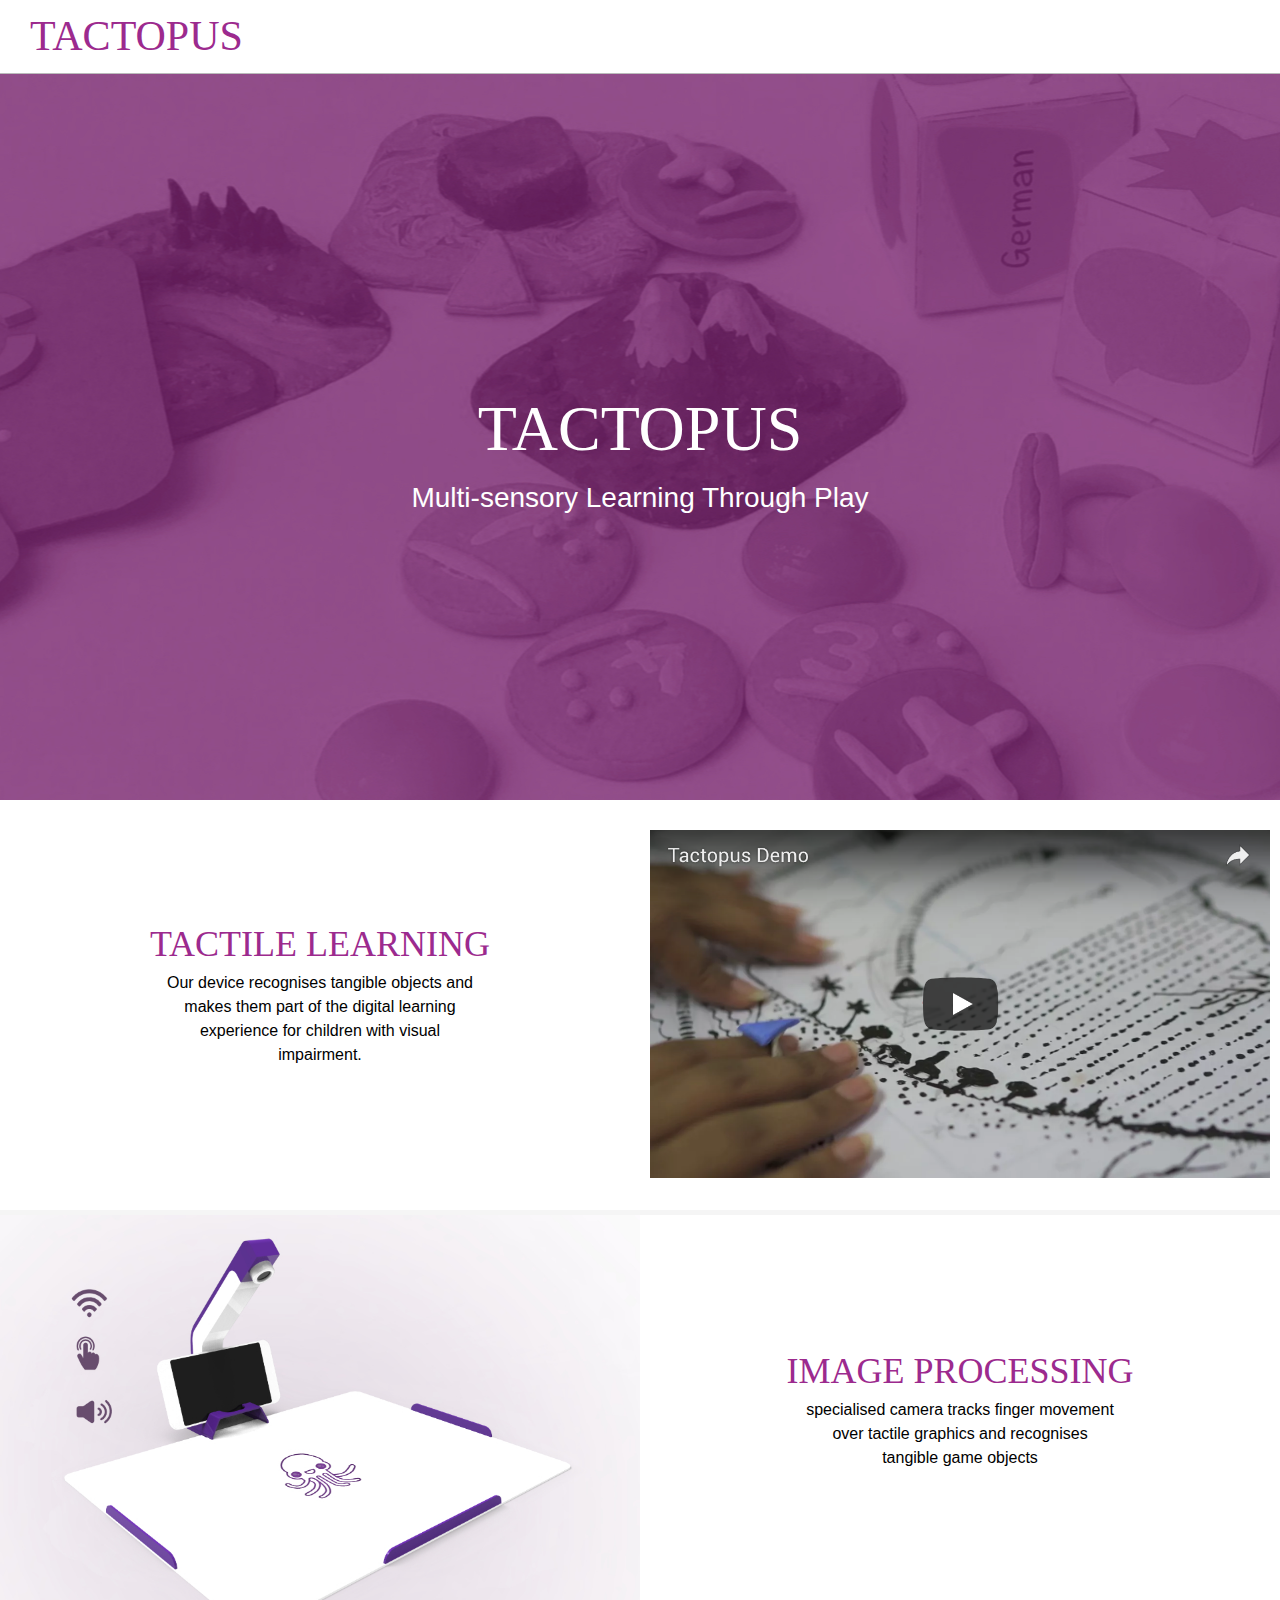
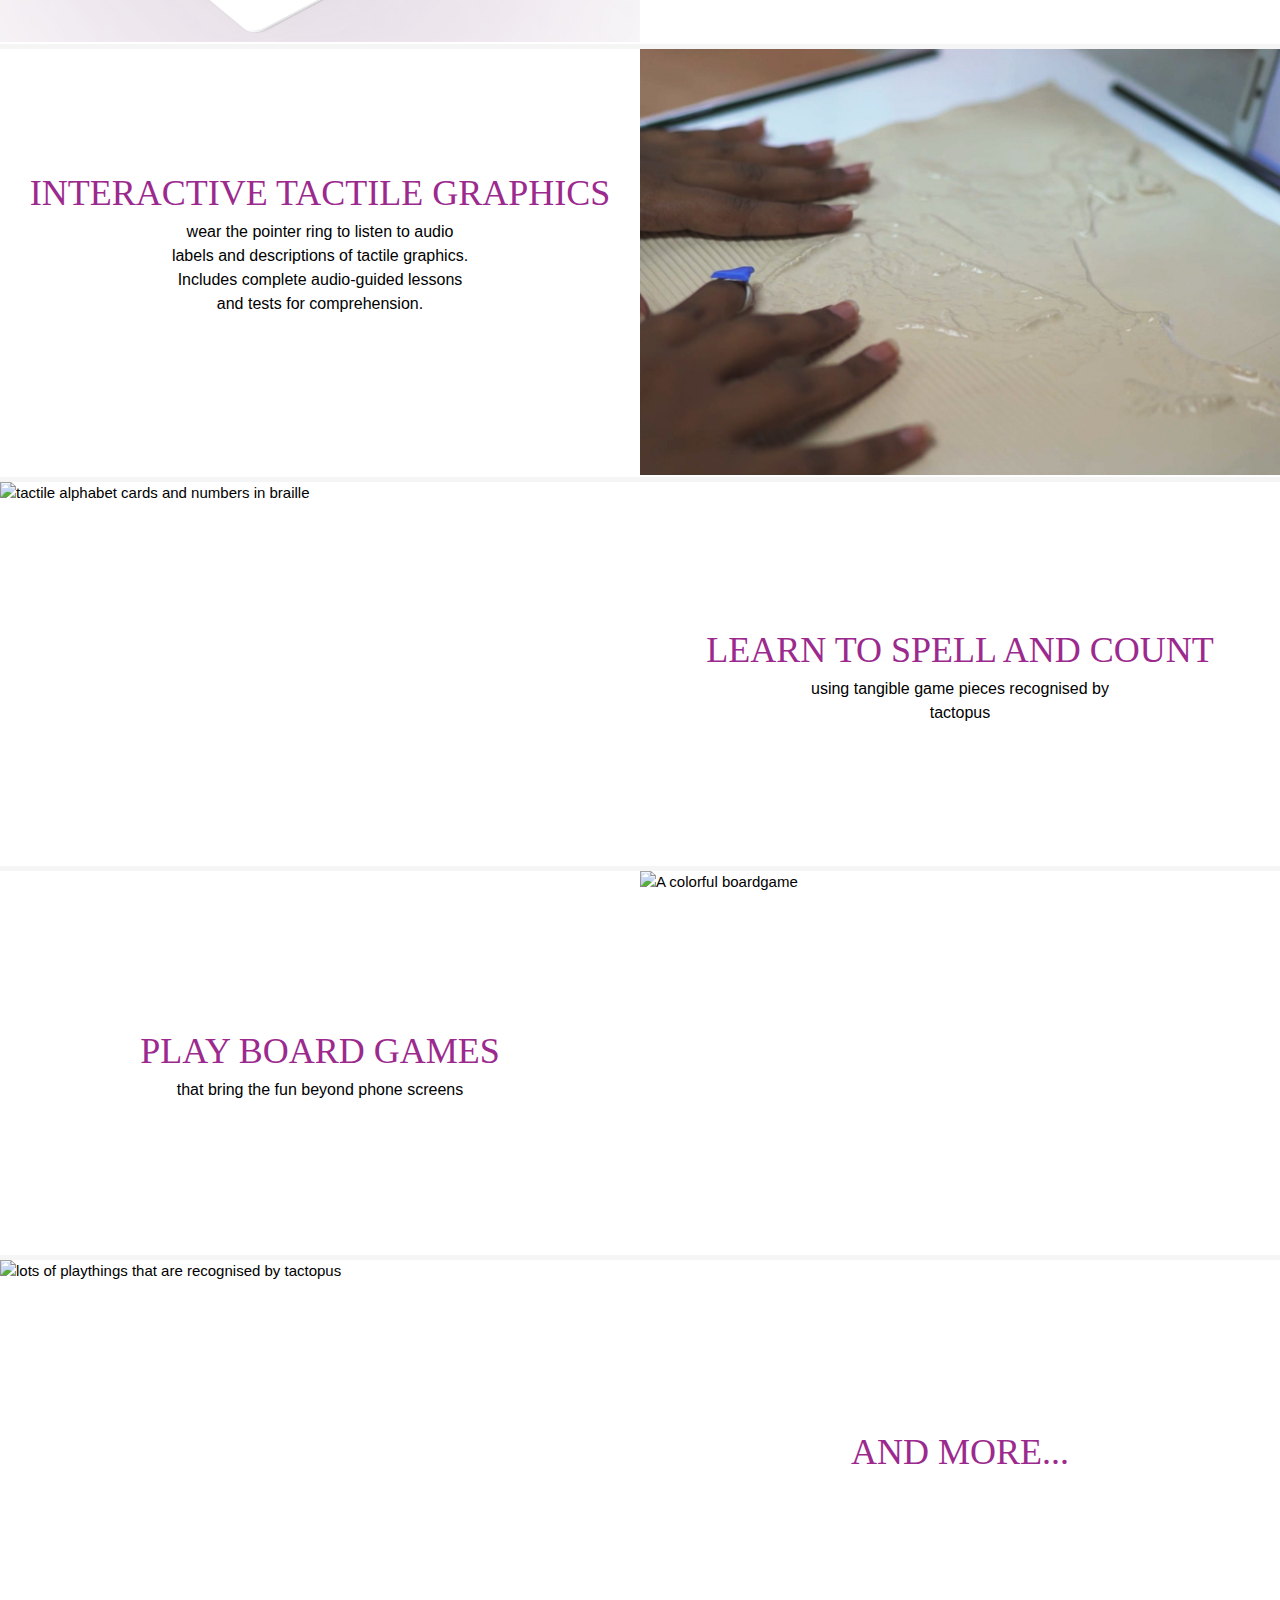
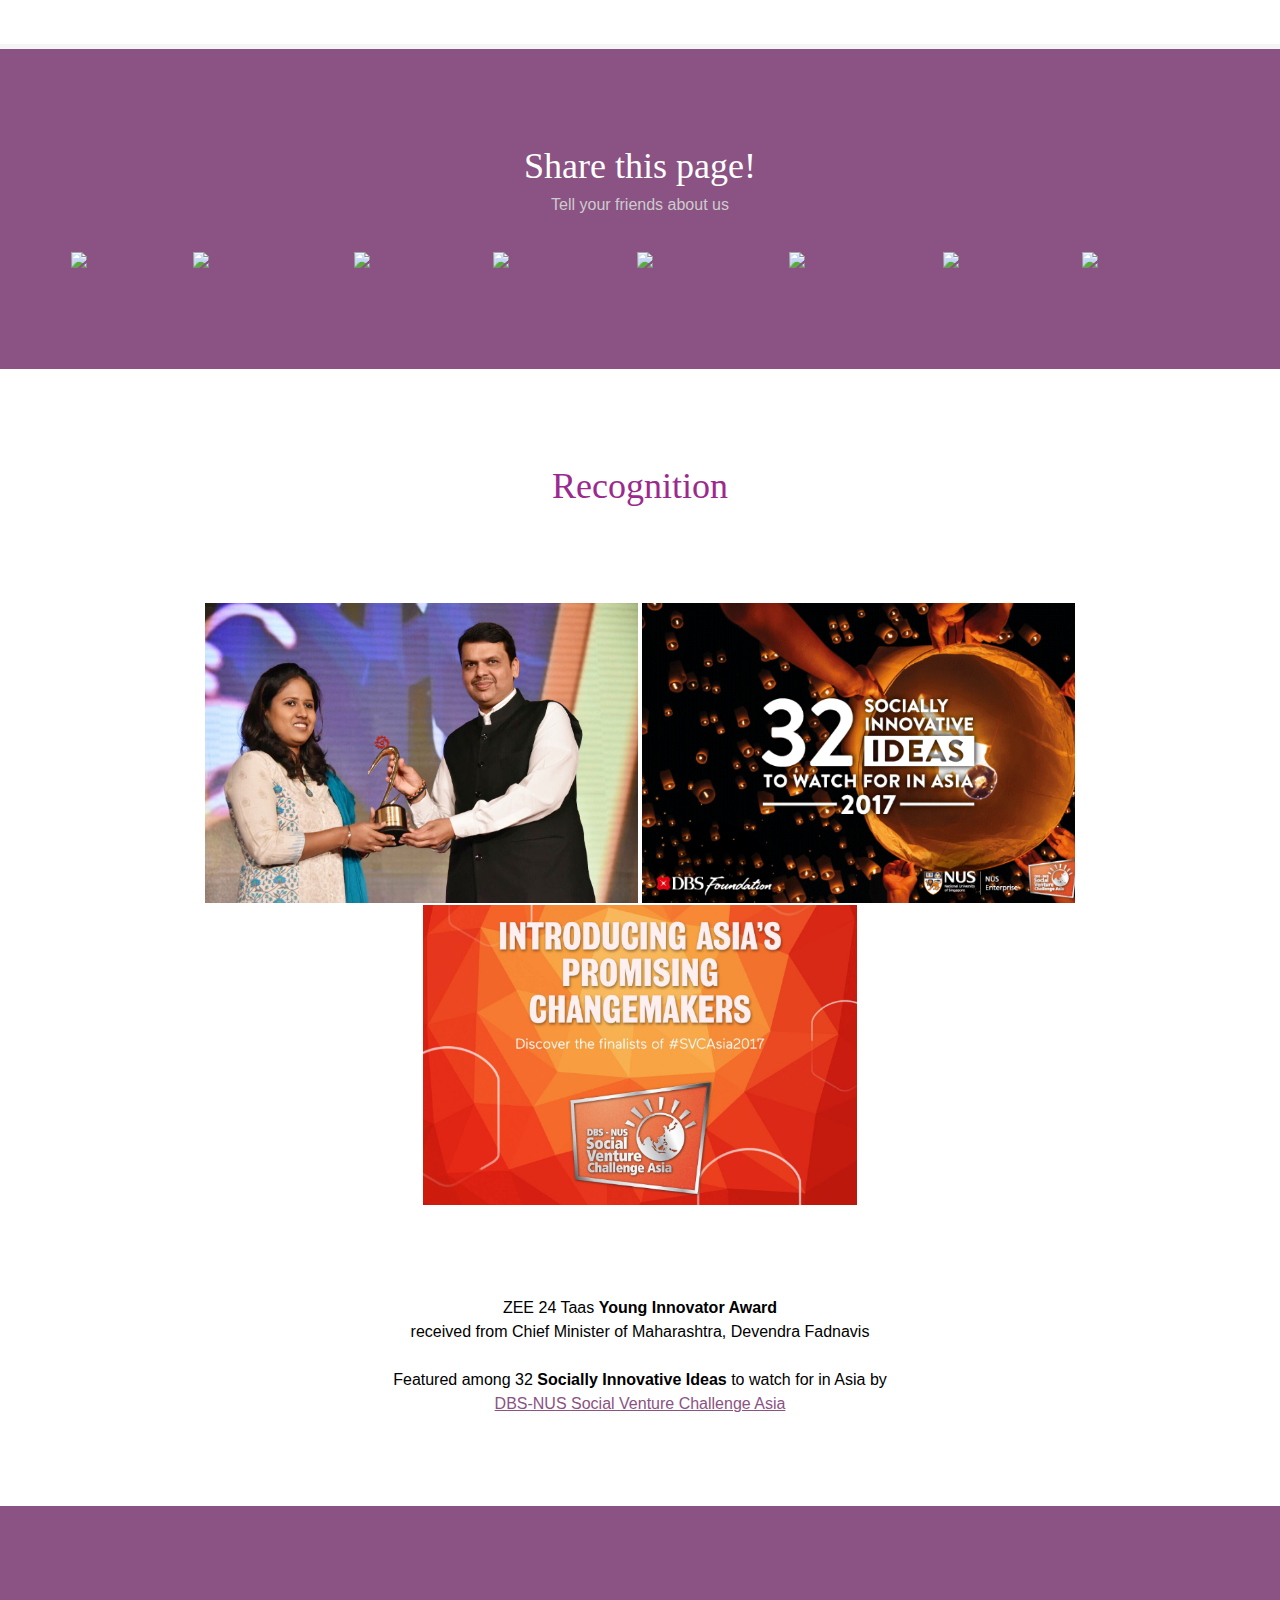
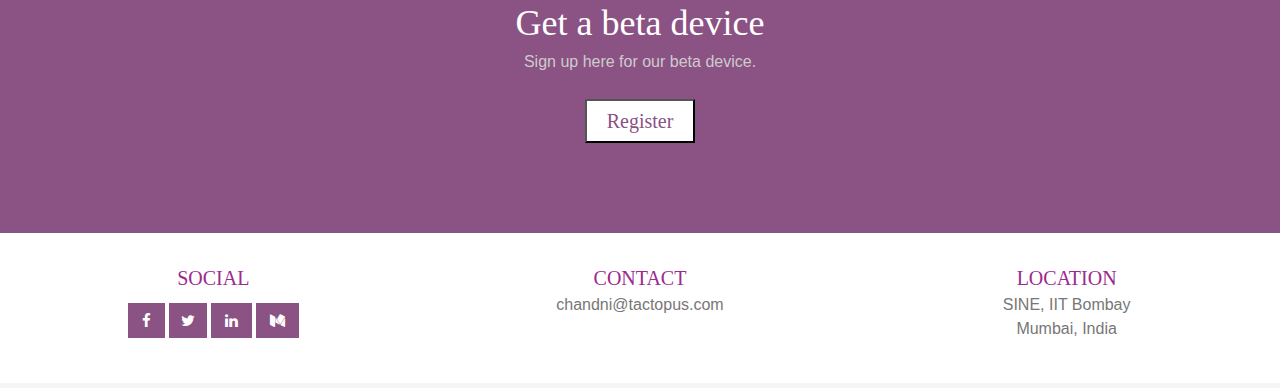
==== commit 343206c9: "Revert "Revert "Revert "added signup"""" ====
--- a/index.html
+++ b/index.html
@@ -2,22 +2,25 @@
 <html>
 <meta name="viewport" content="width=device-width, initial-scale=1">
 <link rel="stylesheet" href="w3.css">
-<meta name="google-site-verification" content="kS8fROYHhCZex43RZm6uUY4WzMAWpM1FWMcRSs-38cs" />
+
 <head>
+  <title>Tactopus</title>
+
     <link rel="shortcut icon" type="image/png" href="favicon.png"/>
     <style>
 @import url('https://fonts.googleapis.com/css?family=Baloo+Thambi');
 </style>
 
 <div id="fb-root"></div>
-<script>(function(d, s, id) {
-  var js, fjs = d.getElementsByTagName(s)[0];
+<script>(function(d, si, id) {
+  var js, fjs = d.getElementsByTagName(si)[0];
   if (d.getElementById(id)) return;
-  js = d.createElement(s); js.id = id;
+  js = d.createElement(si); js.id = id;
   js.src = "//connect.facebook.net/en_GB/sdk.js#xfbml=1&version=v2.9";
   fjs.parentNode.insertBefore(js, fjs);
 }(document, 'script', 'facebook-jssdk'));</script>
 
+<meta name="google-site-verification" content="kS8fROYHhCZex43RZm6uUY4WzMAWpM1FWMcRSs-38cs" />
 
 <script>
   (function(i,s,o,g,r,a,m){i['GoogleAnalyticsObject']=r;i[r]=i[r]||function(){
@@ -30,23 +33,29 @@
 
 </script>
 
-
 </head>
 <body>
 
+<!-- begin header -->
 <div id="header" class="navbar w3-container w3-white w3-border-grey">
-  <!--<h1 id="title">TACTOPUS</h1> -->
-  <img src="favicon.jpg" class="logo">
   
-  
-  <a href="#contact">Contact</a>
-  <a href="#features">Features</a>
-  <a href="signup.html">Sign Up</a>
-  <a href="#SignIn">Sign In</a> 
-  <a href="#home">Home</a>
-  <!--<a href="#home">Text-only Version</a>-->
-</div>
-
+  <!-- <img src="favicon.jpg" class="logo"> -->
+  <h1 id="title">TACTOPUS</h1>
+  <ul >
+
+        <!-- <a id="#contact">Contact</a>
+        <a id="#features">Features</a>  -->
+        <!-- <a href="#home">Home</a> -->
+        <!-- <li><a href="https://www.linkedin.com/company/13420525/" target="_blank">LinkedIn</i></a></li> -->
+<!--         
+        <li><a href="https://www.facebook.com/tactopus/" target="_blank"> Facebook</a></li>
+        <li><a href="https://twitter.com/tactopus_edu" target="_blank"> Twitter </i></a></li>
+        <li><a href ="https://medium.com/tactopus" target="_blank"> Blog </a></li>
+         -->
+  </ul>
+
+</div>
+<!-- end of header -->
 
 <div class="parallax">
 <!--<div style="height:30vw; min-height:400px; min-width:690px">-->
@@ -54,24 +63,44 @@
      <!--<p class="title-text" style="height:30vw; width:100%;"> text </p>-->
      <div id="home" class="w3-col coverbox title-text">
          <div class="unit">
-            <h1 class="centered-content title" style="font-size:42px">TACTOPUS</h1>
-            <p class="subtitle title">Interactive tactile graphics for children with visual impairment. <nbsp> Bridging the physical and digital for everybody.</p>
+            <h1 class="centered-content title" style="font-size:64px">TACTOPUS</h1>
+            <p class="subtitle title" style="font-size:28px">Multi-sensory Learning Through Play</p>
         </div>
         <!--</div>-->
 </div>
 </div>
 
 
+<!--video set-->
+<div id="features" class="w3-row-padding ">
+    <div class="w3-half box  right">
+        <div align="middle" class="unit centered-content">
+            <!-- <iframe width="560" height="315" src="https://www.youtube-nocookie.com/embed/w9ERoIt2t28?rel=0" frameborder="0" allowfullscreen></iframe> -->
+            <a href="https://www.youtube-nocookie.com/embed/ggCX4f1qZgg?rel=0" target="blank">
+                <img class="images" src="Video.png" alt="links to video on youtube about interactive tactile graphics" > </img>
+            </a>
+            
+        </div>
+    </div>
+    <div class="w3-half box left ">
+         <div class="unit">
+            <h2 class="centered-content">TACTILE LEARNING</h2>
+            <p class="subtitle centered-content">Our device recognises tangible objects and makes them part of the digital learning experience for children with visual impairment.</p> 
+        </div>
+    </div>
+</div>
+<!--end video set-->
+
 <!--first set-->
-<div id="features" class="w3-row-padding nopadding">
+<div class="w3-row-padding nopadding">
     <div class="w3-half nopadding left">
-         <img class="images" src="img1.jpg" > </img>
+         <img class="images" src="img1_1.jpg" alt="Image of tactopus device" > </img>
     </div>
     <div class="w3-half box right ">
          <div class="unit">
             <h2 class="centered-content">IMAGE PROCESSING</h2>
-            <p class="subtitle centered-content">specialised camera tracks finger movement 
-and recognises objects</p> 
+            <p class="subtitle centered-content">specialised camera tracks finger movement over tactile graphics 
+and recognises tangible game objects</p> 
         </div>
     </div>
 </div>
@@ -80,13 +109,13 @@
 <!--second set-->
 <div class="w3-row-padding nopadding">
      <div class="w3-half nopadding right">
-         <img class="images" src="img2.jpg" > </img>
+         <img class="images" src="img2_1.jpg"  alt="Tactile graphic of physical map of India, being read by dark hands. The reader is wearing a blue ring on the right forefinger."> </img>
     </div>
 
     <div class="w3-half box left">
          <div class="unit">
-            <h2  class="centered-content">READ TACTILE GRAPHICS</h2>
-            <p class="subtitle centered-content">wear the blue ring to listen to audio labels and descriptions</p> 
+            <h2  class="centered-content">INTERACTIVE TACTILE GRAPHICS</h2>
+            <p class="subtitle centered-content">wear the pointer ring to listen to audio labels and descriptions of tactile graphics. Includes complete audio-guided lessons and tests for comprehension.</p> 
         </div>
     </div>
    
@@ -96,7 +125,7 @@
 <!--third set-->
 <div class="w3-row-padding nopadding">
     <div class="w3-half nopadding left">
-         <img class="images" src="img3.jpg" > </img>
+         <img class="images" src="img3.jpg" alt="tactile alphabet cards and numbers in braille" > </img>
     </div>
     <div class="w3-half box right">
          <div class="unit">
@@ -110,7 +139,7 @@
 <!--fourth set-->
 <div class="w3-row-padding nopadding">
     <div class="w3-half  nopadding right">
-         <img class="images" src="img4.jpg" > </img>
+         <img class="images" src="img4.jpg"  alt="A colorful boardgame" > </img>
     </div>
     <div class="w3-half box left">
          <div class="unit">
@@ -124,10 +153,10 @@
 
 <!--fifth set-->
 <div class="w3-row-padding nopadding">
-    <div class="w3-half nopadding left ">
-         <img class="images" src="img5.jpg" > </img>
-    </div>
-    <div class="w3-half box right">
+    <div class="w3-half nopadding">
+         <img class="images" src="img5.jpg" alt="lots of playthings that are recognised by tactopus" > </img>
+    </div>
+    <div class="w3-half box">
          <div class="unit">
             <h2 class="centered-content">AND MORE...</h2>
          </div>
@@ -135,9 +164,14 @@
 </div>
 <!--end fifth set-->
 
+
+<!--#note move share panel to bottom, merge with feedback panel, fix share button links-->
+<!--#note need separator between product details above and news and updates below. 
+maybe news and updates go into a 4 column grid, so it looks different. or a pinterest-like layout for news. So we can add a lot more stuff-->
+
 <!--social bit-->
 <div class="centered-content social buffer">
-     <h2 class="centered-content " style="color:white">Share the news</h2>
+     <h2 class="centered-content " style="color:white">Share this page!</h2>
      <p class="subtitle centered-content"  style="color:#CCCCCC">Tell your friends about us</p> 
 <div class="share-buttons">  
     
@@ -152,7 +186,7 @@
     </a>
     
      <!-- Twitter -->
-    <a href="https://twitter.com/share?url=http://tactopus.com&amp;text=Inclusive%20education%20is%20here&amp;hashtags=assistivetech" target="_blank">
+    <a href="https://twitter.com/share?url=https://simplesharebuttons.com&amp;text=Simple%20Share%20Buttons&amp;hashtags=simplesharebuttons" target="_blank">
         <img src="https://simplesharebuttons.com/images/somacro/twitter.png" alt="Tweet about this" />
     </a>
 
@@ -162,7 +196,7 @@
     </a>
     
     <!-- LinkedIn -->
-    <a href="http://www.linkedin.com/shareArticle?mini=true&amp;url=http://tactopus.com" target="_blank">
+    <a href="http://www.linkedin.com/shareArticle?mini=true&amp;url=https://simplesharebuttons.com" target="_blank">
         <img src="https://simplesharebuttons.com/images/somacro/linkedin.png" alt="Share on LinkedIn" />
     </a>
     
@@ -172,12 +206,12 @@
     </a>
      
     <!-- Reddit -->
-    <a href="http://reddit.com/submit?url=http://tactopus.com&amp;title=Tactopus" target="_blank">
+    <a href="http://reddit.com/submit?url=https://simplesharebuttons.com&amp;title=Simple Share Buttons" target="_blank">
         <img src="https://simplesharebuttons.com/images/somacro/reddit.png" alt="Share on Reddit" />
     </a>
 
     <!-- Tumblr-->
-    <a href="http://www.tumblr.com/share/link?url=http://tactopus.com&amp;title=Tactopus" target="_blank">
+    <a href="http://www.tumblr.com/share/link?url=https://simplesharebuttons.com&amp;title=Simple Share Buttons" target="_blank">
         <img src="https://simplesharebuttons.com/images/somacro/tumblr.png" alt="Share on Tumblr" />
     </a>
      
@@ -189,30 +223,39 @@
 
 
 <!--recognition-->
-<div>
-<div class="w3-row-padding nopadding" style="border-bottom: 0px;">
-    <div class="w3-half nopadding">
-         <img class="images" src="award.jpg" > </img>
-    </div>
-    <div class="w3-half box">
-         <div class="unit">
-            <h2 class="centered-content">RECOGNITION</h2>
+<div class="centered-content buffer">
+    <h2 class="centered-content " >Recognition</h2>
+    <!-- <p class="subtitle centered-content"  style="color: white">Tell your friends about us</p>  -->
+</div>
+
+<!--3 columns-->
+<div class="centered-content">
+        <div >
+            <img class="col-images" src="img7_1.jpg" > </img>
+            <img class="col-images" src="img7_2.jpg" > </img>
+            <img class="col-images" src="img7_3.jpg" > </img>  
+        </div> 
+ </div>
+
+ <div class="centered-content buffer">
             <p class="subtitle centered-content">ZEE 24 Taas <b>Young Innovator Award</b>
-                <br>
-                received from Chief Minister of Maharashtra, Devendra Fadnavis</p> 
-        </div>
-    </div>
-</div>
-</div>
+                <br>received from Chief Minister of Maharashtra, Devendra Fadnavis<br> <br></p> 
+            <p class="subtitle centered-content">Featured among 32 <b>Socially Innovative Ideas</b> to watch for in Asia by</b>
+                <br><a href="http://socialventurechallenge.asia/shortlisted-teams-2017/">DBS-NUS Social Venture Challenge Asia</a></p>     
+ </div>
+
+
+
+<!--end recognition-->
 
 
 <!--feedback-->
 
 <div id="contact" class="centered-content social buffer">
-     <h2 class="centered-content " style="color:white">Talk to Tactopus</h2>
-     <p class="subtitle centered-content"  style="color:#CCCCCC">Tell us what you think<br> or sign up for testing</p>
+     <h2 class="centered-content " style="color:white">Get a beta device</h2>
+     <p class="subtitle centered-content"  style="color:#CCCCCC">Sign up here for our beta device.</p>
 <a href="https://docs.google.com/forms/d/e/1FAIpQLSeY6ELYHNQLqffdmuKmhdIDOaFi1QbwBWbMsm6aDp3Axi02JQ/viewform?usp=sf_link" target="_blank">
-     <button class="btn" style="cursor:pointer" >FEEDBACK</button> 
+     <button class="btn" style="cursor:pointer" >Register</button> 
 </a>
 </div> 
 
@@ -222,19 +265,36 @@
     <div class="w3-third box-footer">
          <div class="unit">
             <h4  class="centered-content">SOCIAL</h2>
+
+                <div class="footer-social-icons centred-content">
+                    <ul class="social-icons">
+                        <li><a href="https://www.facebook.com/tactopus/" target="_blank" class="social-icon"> <i class="fa fa-facebook"></i></a></li>
+                        <li><a href="https://twitter.com/tactopus_edu" target="_blank" class="social-icon"> <i class="fa fa-twitter"></i></a></li>
+                        <li><a href="https://www.linkedin.com/company/13420525/" target="_blank" class="social-icon"> <i class="fa fa-linkedin"></i></a></li>
+                        <li><a href="https://www.medium.com/tactopus" target="_blank" class="social-icon"> <i class="fa fa-medium"></i></a></li>
+                        
+                    </ul>
+                </div>
+
+
         </div>
     </div>
     <div class="w3-third box-footer">
          <div class="unit">
             <h4  class="centered-content">CONTACT</h2>
+                <p class="subtitle centered-content"  style="color:#777777">chandni@tactopus.com</p>
         </div>
     </div>
     <div class="w3-third box-footer ">
          <div class="unit">
             <h4  class="centered-content">LOCATION</h2>
+                <p class="subtitle centered-content"  style="color:#777777">SINE, IIT Bombay <br>Mumbai, India </p>
         </div>
     </div>
 </div>
 
 </body>
-</html>+
+<!--#note design a preorder inquiry button-->
+<!--#note embed twitter and facebook feed-->
+</html>
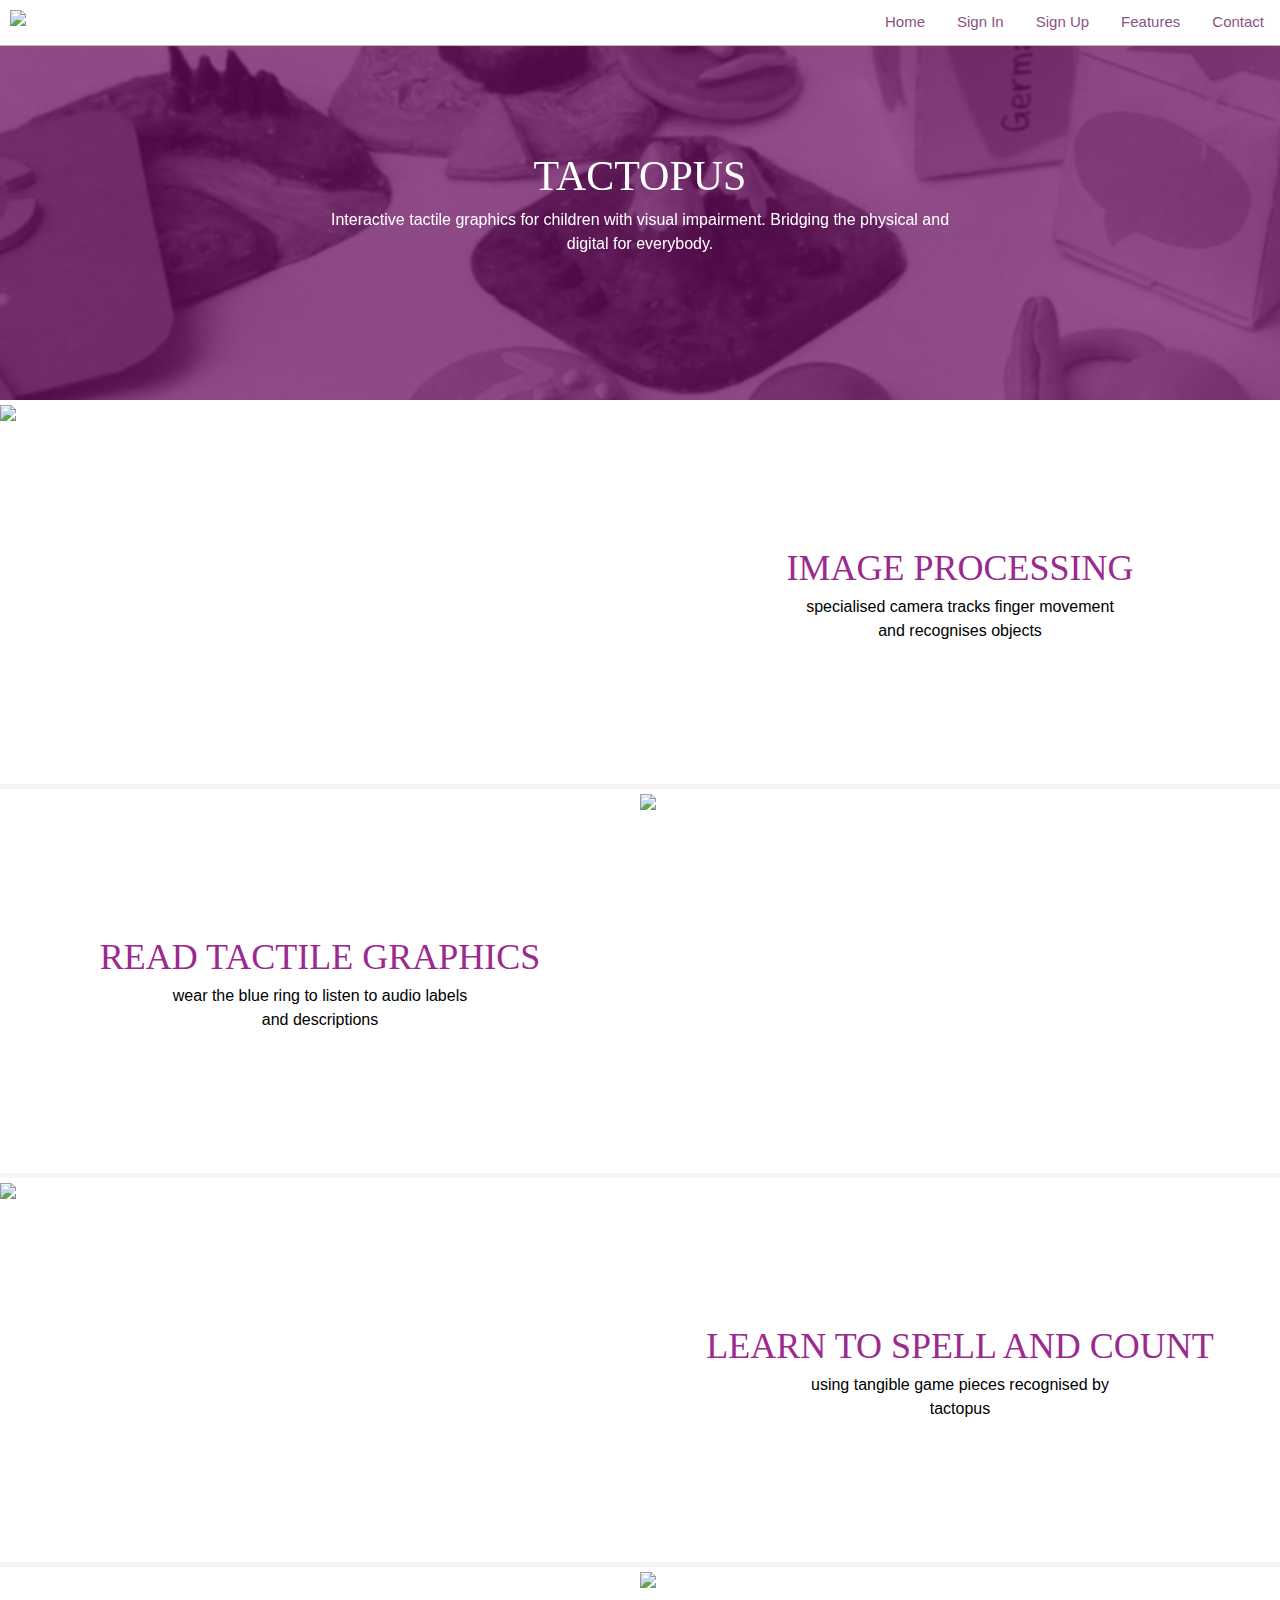
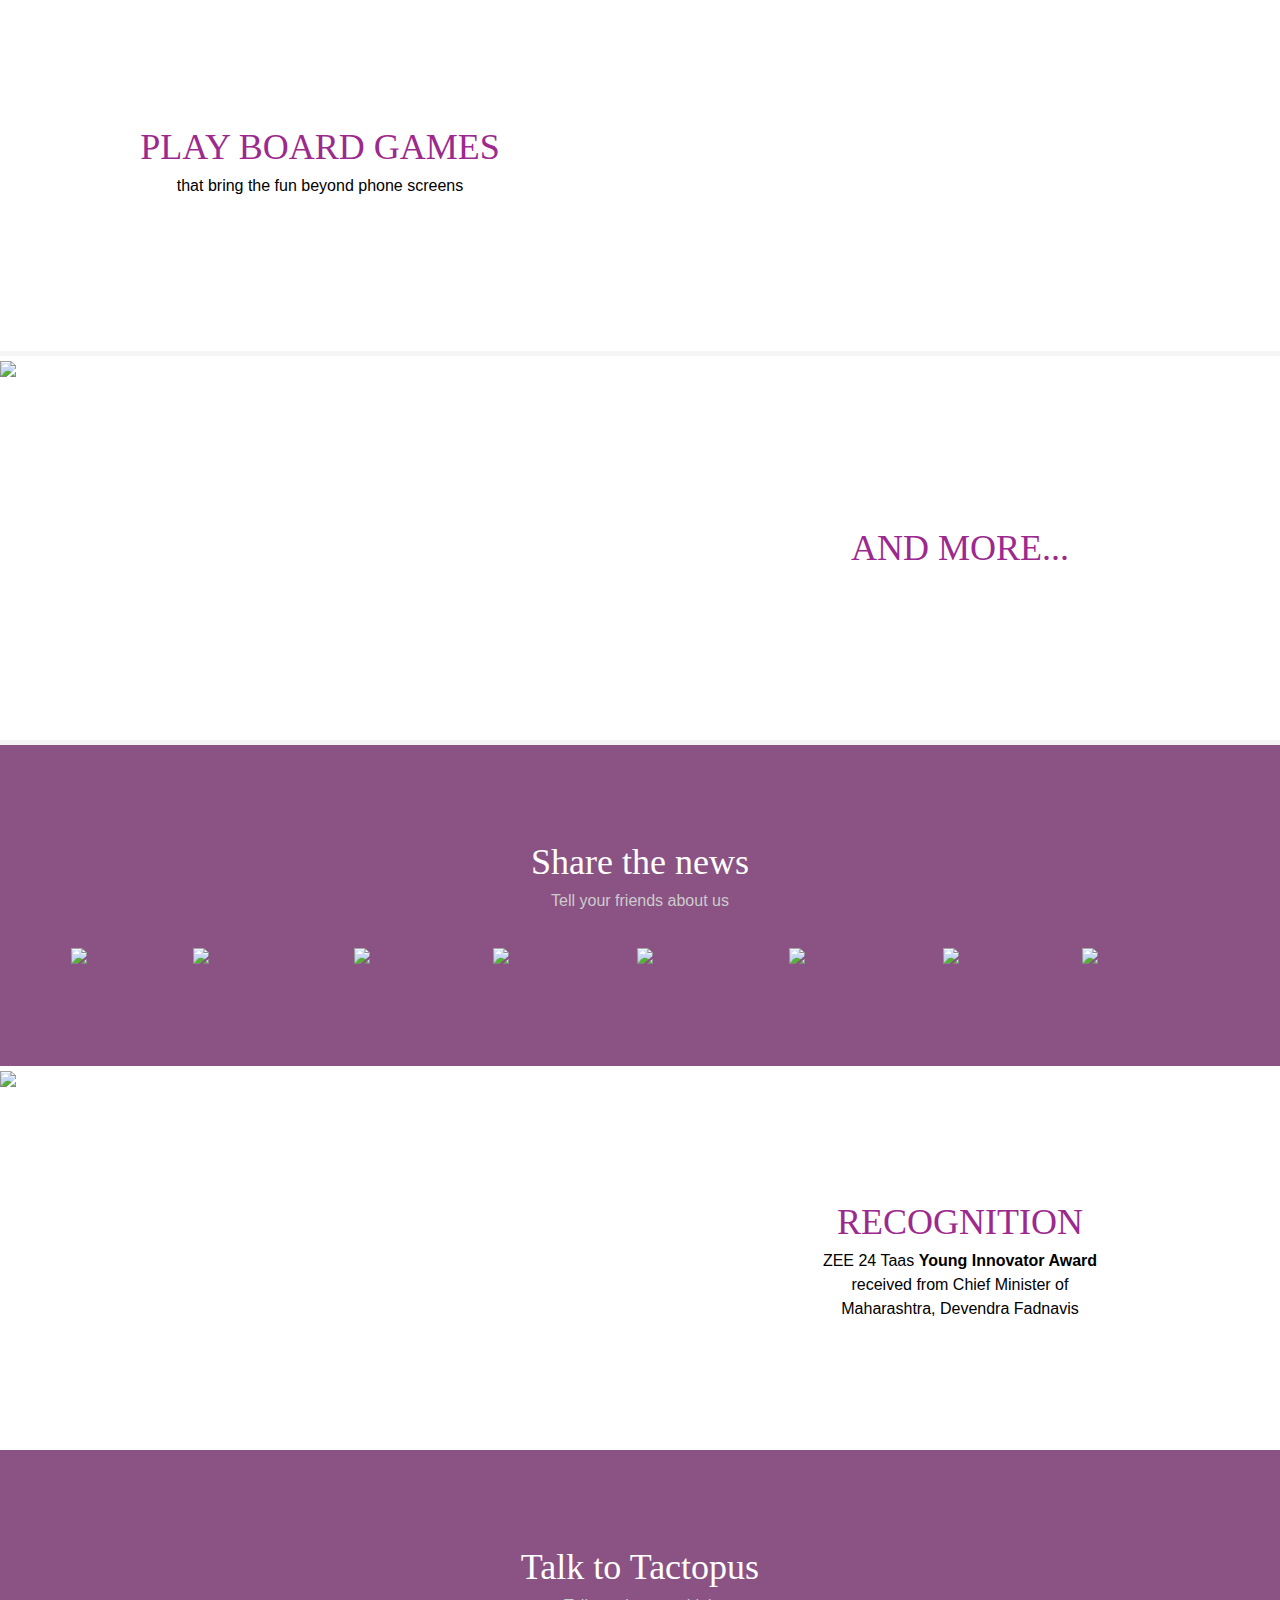
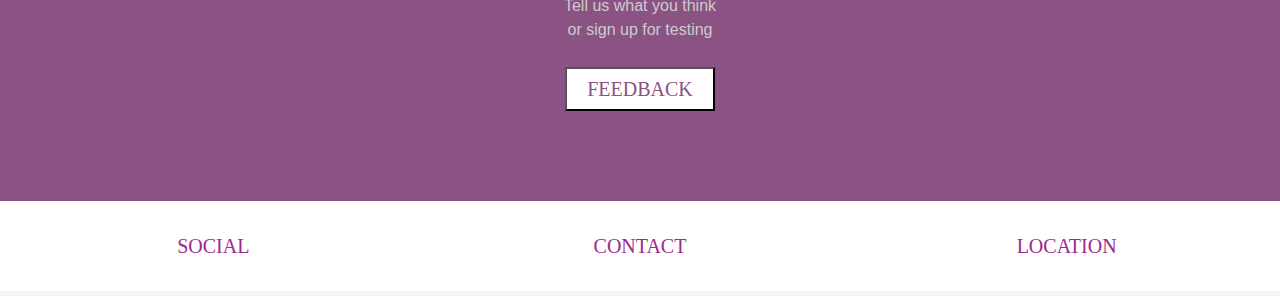
==== commit 3cf7b7ff: "added signup" ====
--- a/index.html
+++ b/index.html
@@ -2,25 +2,22 @@
 <html>
 <meta name="viewport" content="width=device-width, initial-scale=1">
 <link rel="stylesheet" href="w3.css">
-
+<meta name="google-site-verification" content="kS8fROYHhCZex43RZm6uUY4WzMAWpM1FWMcRSs-38cs" />
 <head>
-  <title>Tactopus</title>
-
     <link rel="shortcut icon" type="image/png" href="favicon.png"/>
     <style>
 @import url('https://fonts.googleapis.com/css?family=Baloo+Thambi');
 </style>
 
 <div id="fb-root"></div>
-<script>(function(d, si, id) {
-  var js, fjs = d.getElementsByTagName(si)[0];
+<script>(function(d, s, id) {
+  var js, fjs = d.getElementsByTagName(s)[0];
   if (d.getElementById(id)) return;
-  js = d.createElement(si); js.id = id;
+  js = d.createElement(s); js.id = id;
   js.src = "//connect.facebook.net/en_GB/sdk.js#xfbml=1&version=v2.9";
   fjs.parentNode.insertBefore(js, fjs);
 }(document, 'script', 'facebook-jssdk'));</script>
 
-<meta name="google-site-verification" content="kS8fROYHhCZex43RZm6uUY4WzMAWpM1FWMcRSs-38cs" />
 
 <script>
   (function(i,s,o,g,r,a,m){i['GoogleAnalyticsObject']=r;i[r]=i[r]||function(){
@@ -33,29 +30,23 @@
 
 </script>
 
+
 </head>
 <body>
 
-<!-- begin header -->
 <div id="header" class="navbar w3-container w3-white w3-border-grey">
+  <!--<h1 id="title">TACTOPUS</h1> -->
+  <img src="favicon.jpg" class="logo">
   
-  <!-- <img src="favicon.jpg" class="logo"> -->
-  <h1 id="title">TACTOPUS</h1>
-  <ul >
-
-        <!-- <a id="#contact">Contact</a>
-        <a id="#features">Features</a>  -->
-        <!-- <a href="#home">Home</a> -->
-        <!-- <li><a href="https://www.linkedin.com/company/13420525/" target="_blank">LinkedIn</i></a></li> -->
-<!--         
-        <li><a href="https://www.facebook.com/tactopus/" target="_blank"> Facebook</a></li>
-        <li><a href="https://twitter.com/tactopus_edu" target="_blank"> Twitter </i></a></li>
-        <li><a href ="https://medium.com/tactopus" target="_blank"> Blog </a></li>
-         -->
-  </ul>
-
-</div>
-<!-- end of header -->
+  
+  <a href="#contact">Contact</a>
+  <a href="#features">Features</a>
+  <a href="signup.html">Sign Up</a>
+  <a href="#SignIn">Sign In</a> 
+  <a href="#home">Home</a>
+  <!--<a href="#home">Text-only Version</a>-->
+</div>
+
 
 <div class="parallax">
 <!--<div style="height:30vw; min-height:400px; min-width:690px">-->
@@ -63,44 +54,24 @@
      <!--<p class="title-text" style="height:30vw; width:100%;"> text </p>-->
      <div id="home" class="w3-col coverbox title-text">
          <div class="unit">
-            <h1 class="centered-content title" style="font-size:64px">TACTOPUS</h1>
-            <p class="subtitle title" style="font-size:28px">Multi-sensory Learning Through Play</p>
+            <h1 class="centered-content title" style="font-size:42px">TACTOPUS</h1>
+            <p class="subtitle title">Interactive tactile graphics for children with visual impairment. <nbsp> Bridging the physical and digital for everybody.</p>
         </div>
         <!--</div>-->
 </div>
 </div>
 
 
-<!--video set-->
-<div id="features" class="w3-row-padding ">
-    <div class="w3-half box  right">
-        <div align="middle" class="unit centered-content">
-            <!-- <iframe width="560" height="315" src="https://www.youtube-nocookie.com/embed/w9ERoIt2t28?rel=0" frameborder="0" allowfullscreen></iframe> -->
-            <a href="https://www.youtube-nocookie.com/embed/ggCX4f1qZgg?rel=0" target="blank">
-                <img class="images" src="Video.png" alt="links to video on youtube about interactive tactile graphics" > </img>
-            </a>
-            
-        </div>
-    </div>
-    <div class="w3-half box left ">
-         <div class="unit">
-            <h2 class="centered-content">TACTILE LEARNING</h2>
-            <p class="subtitle centered-content">Our device recognises tangible objects and makes them part of the digital learning experience for children with visual impairment.</p> 
-        </div>
-    </div>
-</div>
-<!--end video set-->
-
 <!--first set-->
-<div class="w3-row-padding nopadding">
+<div id="features" class="w3-row-padding nopadding">
     <div class="w3-half nopadding left">
-         <img class="images" src="img1_1.jpg" alt="Image of tactopus device" > </img>
+         <img class="images" src="img1.jpg" > </img>
     </div>
     <div class="w3-half box right ">
          <div class="unit">
             <h2 class="centered-content">IMAGE PROCESSING</h2>
-            <p class="subtitle centered-content">specialised camera tracks finger movement over tactile graphics 
-and recognises tangible game objects</p> 
+            <p class="subtitle centered-content">specialised camera tracks finger movement 
+and recognises objects</p> 
         </div>
     </div>
 </div>
@@ -109,13 +80,13 @@
 <!--second set-->
 <div class="w3-row-padding nopadding">
      <div class="w3-half nopadding right">
-         <img class="images" src="img2_1.jpg"  alt="Tactile graphic of physical map of India, being read by dark hands. The reader is wearing a blue ring on the right forefinger."> </img>
+         <img class="images" src="img2.jpg" > </img>
     </div>
 
     <div class="w3-half box left">
          <div class="unit">
-            <h2  class="centered-content">INTERACTIVE TACTILE GRAPHICS</h2>
-            <p class="subtitle centered-content">wear the pointer ring to listen to audio labels and descriptions of tactile graphics. Includes complete audio-guided lessons and tests for comprehension.</p> 
+            <h2  class="centered-content">READ TACTILE GRAPHICS</h2>
+            <p class="subtitle centered-content">wear the blue ring to listen to audio labels and descriptions</p> 
         </div>
     </div>
    
@@ -125,7 +96,7 @@
 <!--third set-->
 <div class="w3-row-padding nopadding">
     <div class="w3-half nopadding left">
-         <img class="images" src="img3.jpg" alt="tactile alphabet cards and numbers in braille" > </img>
+         <img class="images" src="img3.jpg" > </img>
     </div>
     <div class="w3-half box right">
          <div class="unit">
@@ -139,7 +110,7 @@
 <!--fourth set-->
 <div class="w3-row-padding nopadding">
     <div class="w3-half  nopadding right">
-         <img class="images" src="img4.jpg"  alt="A colorful boardgame" > </img>
+         <img class="images" src="img4.jpg" > </img>
     </div>
     <div class="w3-half box left">
          <div class="unit">
@@ -153,10 +124,10 @@
 
 <!--fifth set-->
 <div class="w3-row-padding nopadding">
-    <div class="w3-half nopadding">
-         <img class="images" src="img5.jpg" alt="lots of playthings that are recognised by tactopus" > </img>
-    </div>
-    <div class="w3-half box">
+    <div class="w3-half nopadding left ">
+         <img class="images" src="img5.jpg" > </img>
+    </div>
+    <div class="w3-half box right">
          <div class="unit">
             <h2 class="centered-content">AND MORE...</h2>
          </div>
@@ -164,14 +135,9 @@
 </div>
 <!--end fifth set-->
 
-
-<!--#note move share panel to bottom, merge with feedback panel, fix share button links-->
-<!--#note need separator between product details above and news and updates below. 
-maybe news and updates go into a 4 column grid, so it looks different. or a pinterest-like layout for news. So we can add a lot more stuff-->
-
 <!--social bit-->
 <div class="centered-content social buffer">
-     <h2 class="centered-content " style="color:white">Share this page!</h2>
+     <h2 class="centered-content " style="color:white">Share the news</h2>
      <p class="subtitle centered-content"  style="color:#CCCCCC">Tell your friends about us</p> 
 <div class="share-buttons">  
     
@@ -186,7 +152,7 @@
     </a>
     
      <!-- Twitter -->
-    <a href="https://twitter.com/share?url=https://simplesharebuttons.com&amp;text=Simple%20Share%20Buttons&amp;hashtags=simplesharebuttons" target="_blank">
+    <a href="https://twitter.com/share?url=http://tactopus.com&amp;text=Inclusive%20education%20is%20here&amp;hashtags=assistivetech" target="_blank">
         <img src="https://simplesharebuttons.com/images/somacro/twitter.png" alt="Tweet about this" />
     </a>
 
@@ -196,7 +162,7 @@
     </a>
     
     <!-- LinkedIn -->
-    <a href="http://www.linkedin.com/shareArticle?mini=true&amp;url=https://simplesharebuttons.com" target="_blank">
+    <a href="http://www.linkedin.com/shareArticle?mini=true&amp;url=http://tactopus.com" target="_blank">
         <img src="https://simplesharebuttons.com/images/somacro/linkedin.png" alt="Share on LinkedIn" />
     </a>
     
@@ -206,12 +172,12 @@
     </a>
      
     <!-- Reddit -->
-    <a href="http://reddit.com/submit?url=https://simplesharebuttons.com&amp;title=Simple Share Buttons" target="_blank">
+    <a href="http://reddit.com/submit?url=http://tactopus.com&amp;title=Tactopus" target="_blank">
         <img src="https://simplesharebuttons.com/images/somacro/reddit.png" alt="Share on Reddit" />
     </a>
 
     <!-- Tumblr-->
-    <a href="http://www.tumblr.com/share/link?url=https://simplesharebuttons.com&amp;title=Simple Share Buttons" target="_blank">
+    <a href="http://www.tumblr.com/share/link?url=http://tactopus.com&amp;title=Tactopus" target="_blank">
         <img src="https://simplesharebuttons.com/images/somacro/tumblr.png" alt="Share on Tumblr" />
     </a>
      
@@ -223,39 +189,30 @@
 
 
 <!--recognition-->
-<div class="centered-content buffer">
-    <h2 class="centered-content " >Recognition</h2>
-    <!-- <p class="subtitle centered-content"  style="color: white">Tell your friends about us</p>  -->
-</div>
-
-<!--3 columns-->
-<div class="centered-content">
-        <div >
-            <img class="col-images" src="img7_1.jpg" > </img>
-            <img class="col-images" src="img7_2.jpg" > </img>
-            <img class="col-images" src="img7_3.jpg" > </img>  
-        </div> 
- </div>
-
- <div class="centered-content buffer">
+<div>
+<div class="w3-row-padding nopadding" style="border-bottom: 0px;">
+    <div class="w3-half nopadding">
+         <img class="images" src="award.jpg" > </img>
+    </div>
+    <div class="w3-half box">
+         <div class="unit">
+            <h2 class="centered-content">RECOGNITION</h2>
             <p class="subtitle centered-content">ZEE 24 Taas <b>Young Innovator Award</b>
-                <br>received from Chief Minister of Maharashtra, Devendra Fadnavis<br> <br></p> 
-            <p class="subtitle centered-content">Featured among 32 <b>Socially Innovative Ideas</b> to watch for in Asia by</b>
-                <br><a href="http://socialventurechallenge.asia/shortlisted-teams-2017/">DBS-NUS Social Venture Challenge Asia</a></p>     
- </div>
-
-
-
-<!--end recognition-->
+                <br>
+                received from Chief Minister of Maharashtra, Devendra Fadnavis</p> 
+        </div>
+    </div>
+</div>
+</div>
 
 
 <!--feedback-->
 
 <div id="contact" class="centered-content social buffer">
-     <h2 class="centered-content " style="color:white">Get a beta device</h2>
-     <p class="subtitle centered-content"  style="color:#CCCCCC">Sign up here for our beta device.</p>
+     <h2 class="centered-content " style="color:white">Talk to Tactopus</h2>
+     <p class="subtitle centered-content"  style="color:#CCCCCC">Tell us what you think<br> or sign up for testing</p>
 <a href="https://docs.google.com/forms/d/e/1FAIpQLSeY6ELYHNQLqffdmuKmhdIDOaFi1QbwBWbMsm6aDp3Axi02JQ/viewform?usp=sf_link" target="_blank">
-     <button class="btn" style="cursor:pointer" >Register</button> 
+     <button class="btn" style="cursor:pointer" >FEEDBACK</button> 
 </a>
 </div> 
 
@@ -265,36 +222,19 @@
     <div class="w3-third box-footer">
          <div class="unit">
             <h4  class="centered-content">SOCIAL</h2>
-
-                <div class="footer-social-icons centred-content">
-                    <ul class="social-icons">
-                        <li><a href="https://www.facebook.com/tactopus/" target="_blank" class="social-icon"> <i class="fa fa-facebook"></i></a></li>
-                        <li><a href="https://twitter.com/tactopus_edu" target="_blank" class="social-icon"> <i class="fa fa-twitter"></i></a></li>
-                        <li><a href="https://www.linkedin.com/company/13420525/" target="_blank" class="social-icon"> <i class="fa fa-linkedin"></i></a></li>
-                        <li><a href="https://www.medium.com/tactopus" target="_blank" class="social-icon"> <i class="fa fa-medium"></i></a></li>
-                        
-                    </ul>
-                </div>
-
-
         </div>
     </div>
     <div class="w3-third box-footer">
          <div class="unit">
             <h4  class="centered-content">CONTACT</h2>
-                <p class="subtitle centered-content"  style="color:#777777">chandni@tactopus.com</p>
         </div>
     </div>
     <div class="w3-third box-footer ">
          <div class="unit">
             <h4  class="centered-content">LOCATION</h2>
-                <p class="subtitle centered-content"  style="color:#777777">SINE, IIT Bombay <br>Mumbai, India </p>
         </div>
     </div>
 </div>
 
 </body>
-
-<!--#note design a preorder inquiry button-->
-<!--#note embed twitter and facebook feed-->
-</html>
+</html>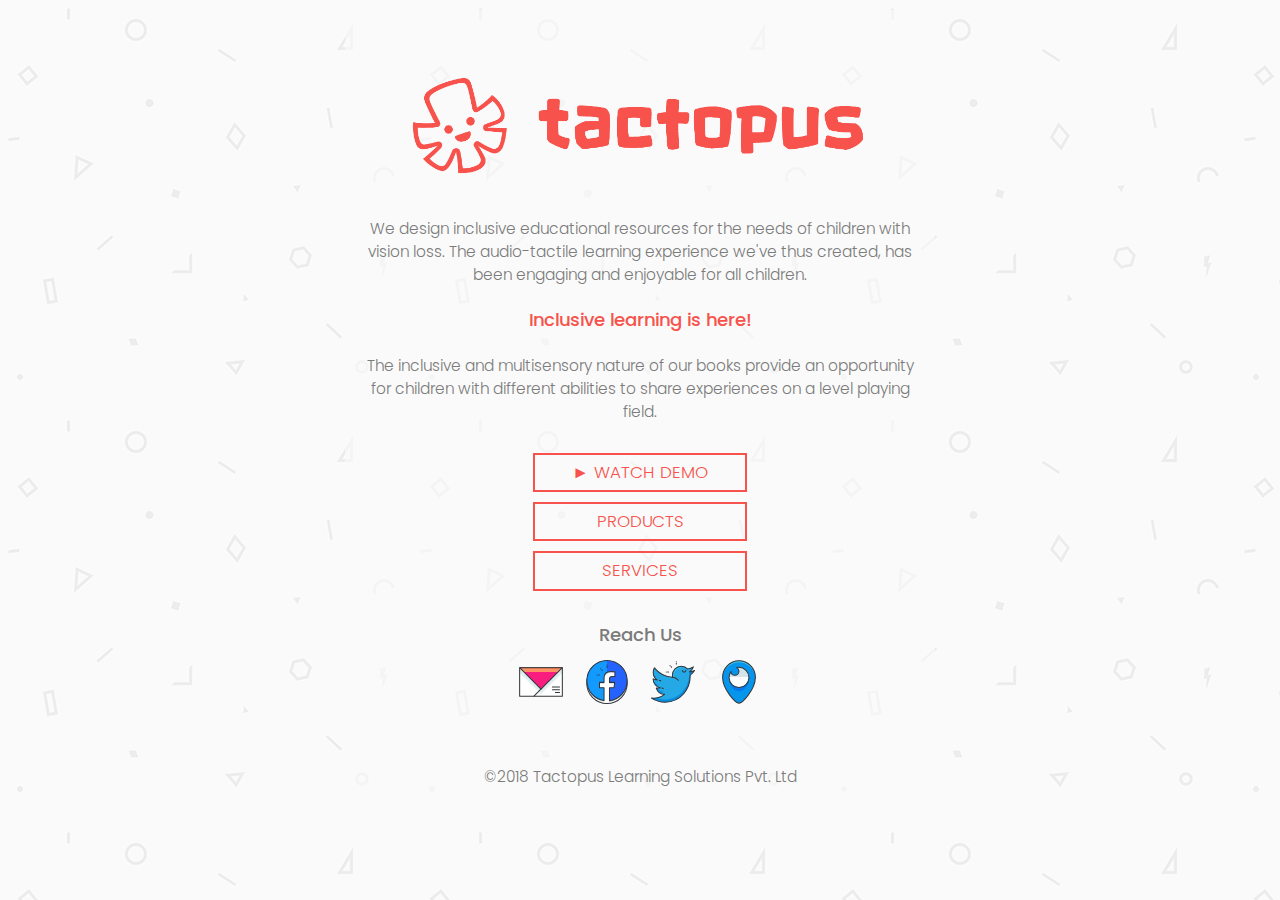
==== commit 45f6c82a: "update to new temp tactopus website" ====
--- a/index.html
+++ b/index.html
@@ -1,239 +1,53 @@
 <!DOCTYPE html>
-<html>
-<meta name="viewport" content="width=device-width, initial-scale=1">
-<link rel="stylesheet" href="w3.css">
-<meta name="google-site-verification" content="kS8fROYHhCZex43RZm6uUY4WzMAWpM1FWMcRSs-38cs" />
+<html lang="en">
 <head>
-    <link rel="shortcut icon" type="image/png" href="favicon.png"/>
-    <style>
-@import url('https://fonts.googleapis.com/css?family=Baloo+Thambi');
-</style>
+	<meta charset="utf-8">
+    <title>Tactopus &mdash; Learning for All</title>
 
-<div id="fb-root"></div>
-<script>(function(d, s, id) {
-  var js, fjs = d.getElementsByTagName(s)[0];
-  if (d.getElementById(id)) return;
-  js = d.createElement(s); js.id = id;
-  js.src = "//connect.facebook.net/en_GB/sdk.js#xfbml=1&version=v2.9";
-  fjs.parentNode.insertBefore(js, fjs);
-}(document, 'script', 'facebook-jssdk'));</script>
+    <meta name="description" content="Education Technology for Multi Sensory Inclusive Learning">
+    <meta name="keywords" content="inclusive, interactive, blind, tactopus, visual impairment, books, tactile, audio, augmentation, edtech, children">
+    <meta name="viewport" content="width=device-width, initial-scale=1.0">
+    <link rel="icon" type="image/gif" href="images/favicon.png">
+  
+    <link rel="stylesheet" href="css/style.css">
+    <link href="https://fonts.googleapis.com/css?family=Poppins:300,300i,500,600,700" rel="stylesheet">
+</head>
 
+<body>
+	<div class="centered-div">
+	<!--
+	<img id="logomark" src="images/logomark.png" alt="Tactopus brand's logomark" width="80%"> 
+	<img src="images/logotype.png" alt="Tactopus brand's logotype" width="100%"> 
+-->
+	<a href="index.html"><img src="images/logo.png" alt="Tactopus brand's logo" width="100%"> </a>
 
-<script>
-  (function(i,s,o,g,r,a,m){i['GoogleAnalyticsObject']=r;i[r]=i[r]||function(){
-  (i[r].q=i[r].q||[]).push(arguments)},i[r].l=1*new Date();a=s.createElement(o),
-  m=s.getElementsByTagName(o)[0];a.async=1;a.src=g;m.parentNode.insertBefore(a,m)
-  })(window,document,'script','https://www.google-analytics.com/analytics.js','ga');
+	<p>We design inclusive educational resources for the needs of children with vision loss. The audio-tactile learning experience we've thus created, has been engaging and enjoyable for all children.</p>
+	<p class="quote">Inclusive learning is here!</p>
+	<p>The inclusive and multisensory nature of our books provide an opportunity for children with different abilities to share experiences on a level playing field.</p>
 
-  ga('create', 'UA-103384719-1', 'auto');
-  ga('send', 'pageview');
+	<a class="button" href="https://www.youtube.com/watch?v=xgkC1d28mkg&feature=youtu.be" target="_blank"> &#9658; WATCH DEMO</a>
+	<a class="button" href="products.html" target="_blank">PRODUCTS</a>
+	<a class="button" href="services.html" target="_blank">SERVICES</a>
 
-</script>
+	<h1 >Reach Us</h1>
+	<div>
+		<a href="mailto:hello@tactopus.com?subject=Hello folks at Tactopus!&body=<Tell us more about you, and let us know how you want to engage with us.>" target="_blank" title="email">
+        <img class="icon" alt="email ID: hello@tactopus.com" src="images/icon/email.svg"></a>
 
+        <a href="https://www.facebook.com/tactopus/" target="_blank" title="facebook">
+        <img class="icon" alt="facebook icon" src="images/icon/facebook.svg"></a>
 
-</head>
-<body>
+        <a href="https://twitter.com/tactopus_edu" target="_blank" title="twitter">
+        <img class="icon" alt="twitter icon" src="images/icon/twitter.svg"></a>
 
-<div id="header" class="navbar w3-container w3-white w3-border-grey">
-  <!--<h1 id="title">TACTOPUS</h1> -->
-  <img src="favicon.jpg" class="logo">
-  
-  
-  <a href="#contact">Contact</a>
-  <a href="#features">Features</a>
-  <a href="signup.html">Sign Up</a>
-  <a href="#SignIn">Sign In</a> 
-  <a href="#home">Home</a>
-  <!--<a href="#home">Text-only Version</a>-->
-</div>
+		<a href="https://goo.gl/maps/Du6YWX6eZuJ2" target="_blank" title="location">
+        <img class="icon" alt="location icon" src="images/icon/location.svg"></a>
+        
+	</div>
 
+	<br><br><br>
 
-<div class="parallax">
-<!--<div style="height:30vw; min-height:400px; min-width:690px">-->
-     <!--<img class="cover-image" src="cover.jpg" > -->
-     <!--<p class="title-text" style="height:30vw; width:100%;"> text </p>-->
-     <div id="home" class="w3-col coverbox title-text">
-         <div class="unit">
-            <h1 class="centered-content title" style="font-size:42px">TACTOPUS</h1>
-            <p class="subtitle title">Interactive tactile graphics for children with visual impairment. <nbsp> Bridging the physical and digital for everybody.</p>
-        </div>
-        <!--</div>-->
-</div>
-</div>
-
-
-<!--first set-->
-<div id="features" class="w3-row-padding nopadding">
-    <div class="w3-half nopadding left">
-         <img class="images" src="img1.jpg" > </img>
-    </div>
-    <div class="w3-half box right ">
-         <div class="unit">
-            <h2 class="centered-content">IMAGE PROCESSING</h2>
-            <p class="subtitle centered-content">specialised camera tracks finger movement 
-and recognises objects</p> 
-        </div>
-    </div>
-</div>
-<!--end first set-->
-
-<!--second set-->
-<div class="w3-row-padding nopadding">
-     <div class="w3-half nopadding right">
-         <img class="images" src="img2.jpg" > </img>
-    </div>
-
-    <div class="w3-half box left">
-         <div class="unit">
-            <h2  class="centered-content">READ TACTILE GRAPHICS</h2>
-            <p class="subtitle centered-content">wear the blue ring to listen to audio labels and descriptions</p> 
-        </div>
-    </div>
-   
-</div>
-<!--end second set-->
-
-<!--third set-->
-<div class="w3-row-padding nopadding">
-    <div class="w3-half nopadding left">
-         <img class="images" src="img3.jpg" > </img>
-    </div>
-    <div class="w3-half box right">
-         <div class="unit">
-            <h2 class="centered-content">LEARN TO SPELL AND COUNT</h2>
-            <p class="subtitle centered-content">using tangible game pieces recognised by tactopus</p> 
-        </div>
-    </div>
-</div>
-<!--end third set-->
-
-<!--fourth set-->
-<div class="w3-row-padding nopadding">
-    <div class="w3-half  nopadding right">
-         <img class="images" src="img4.jpg" > </img>
-    </div>
-    <div class="w3-half box left">
-         <div class="unit">
-            <h2 class="centered-content">PLAY BOARD GAMES</h2>
-            <p class="subtitle centered-content">that bring the fun beyond phone screens</p> 
-        </div>
-    </div>
-    
-</div>
-<!--end fourth set-->
-
-<!--fifth set-->
-<div class="w3-row-padding nopadding">
-    <div class="w3-half nopadding left ">
-         <img class="images" src="img5.jpg" > </img>
-    </div>
-    <div class="w3-half box right">
-         <div class="unit">
-            <h2 class="centered-content">AND MORE...</h2>
-         </div>
-    </div>
-</div>
-<!--end fifth set-->
-
-<!--social bit-->
-<div class="centered-content social buffer">
-     <h2 class="centered-content " style="color:white">Share the news</h2>
-     <p class="subtitle centered-content"  style="color:#CCCCCC">Tell your friends about us</p> 
-<div class="share-buttons">  
-    
-    <!-- Email -->
-    <a href="mailto:?Subject=Check this out- Tactopus&amp;Body=I%20saw%20this%20and%20thought%20of%20you!%20 http://tactopus.com">
-        <img src="https://simplesharebuttons.com/images/somacro/email.png" alt="Email a friend" />
-    </a>
- 
-    <!-- Facebook -->
-    <a href="http://www.facebook.com/sharer.php?u=http://tactopus.com" target="_blank">
-        <img src="https://simplesharebuttons.com/images/somacro/facebook.png" alt="Share on Facebook" />
-    </a>
-    
-     <!-- Twitter -->
-    <a href="https://twitter.com/share?url=http://tactopus.com&amp;text=Inclusive%20education%20is%20here&amp;hashtags=assistivetech" target="_blank">
-        <img src="https://simplesharebuttons.com/images/somacro/twitter.png" alt="Tweet about this" />
-    </a>
-
-    <!-- Google+ -->
-    <a href="https://plus.google.com/share?url=http://tactopus.com" target="_blank">
-        <img src="https://simplesharebuttons.com/images/somacro/google.png" alt="Share on Google" />
-    </a>
-    
-    <!-- LinkedIn -->
-    <a href="http://www.linkedin.com/shareArticle?mini=true&amp;url=http://tactopus.com" target="_blank">
-        <img src="https://simplesharebuttons.com/images/somacro/linkedin.png" alt="Share on LinkedIn" />
-    </a>
-    
-    <!-- Pinterest -->
-    <a href="javascript:void((function()%7Bvar%20e=document.createElement('script');e.setAttribute('type','text/javascript');e.setAttribute('charset','UTF-8');e.setAttribute('src','http://assets.pinterest.com/js/pinmarklet.js?r='+Math.random()*99999999);document.body.appendChild(e)%7D)());">
-        <img src="https://simplesharebuttons.com/images/somacro/pinterest.png" alt="Share on Pinterest" />
-    </a>
-     
-    <!-- Reddit -->
-    <a href="http://reddit.com/submit?url=http://tactopus.com&amp;title=Tactopus" target="_blank">
-        <img src="https://simplesharebuttons.com/images/somacro/reddit.png" alt="Share on Reddit" />
-    </a>
-
-    <!-- Tumblr-->
-    <a href="http://www.tumblr.com/share/link?url=http://tactopus.com&amp;title=Tactopus" target="_blank">
-        <img src="https://simplesharebuttons.com/images/somacro/tumblr.png" alt="Share on Tumblr" />
-    </a>
-     
-   
-
-</div>
-</div>
-
-
-
-<!--recognition-->
-<div>
-<div class="w3-row-padding nopadding" style="border-bottom: 0px;">
-    <div class="w3-half nopadding">
-         <img class="images" src="award.jpg" > </img>
-    </div>
-    <div class="w3-half box">
-         <div class="unit">
-            <h2 class="centered-content">RECOGNITION</h2>
-            <p class="subtitle centered-content">ZEE 24 Taas <b>Young Innovator Award</b>
-                <br>
-                received from Chief Minister of Maharashtra, Devendra Fadnavis</p> 
-        </div>
-    </div>
-</div>
-</div>
-
-
-<!--feedback-->
-
-<div id="contact" class="centered-content social buffer">
-     <h2 class="centered-content " style="color:white">Talk to Tactopus</h2>
-     <p class="subtitle centered-content"  style="color:#CCCCCC">Tell us what you think<br> or sign up for testing</p>
-<a href="https://docs.google.com/forms/d/e/1FAIpQLSeY6ELYHNQLqffdmuKmhdIDOaFi1QbwBWbMsm6aDp3Axi02JQ/viewform?usp=sf_link" target="_blank">
-     <button class="btn" style="cursor:pointer" >FEEDBACK</button> 
-</a>
-</div> 
-
-<!--footer-->
-
-<div class="w3-row-padding nopadding">
-    <div class="w3-third box-footer">
-         <div class="unit">
-            <h4  class="centered-content">SOCIAL</h2>
-        </div>
-    </div>
-    <div class="w3-third box-footer">
-         <div class="unit">
-            <h4  class="centered-content">CONTACT</h2>
-        </div>
-    </div>
-    <div class="w3-third box-footer ">
-         <div class="unit">
-            <h4  class="centered-content">LOCATION</h2>
-        </div>
-    </div>
+	<p>&copy;2018 Tactopus Learning Solutions Pvt. Ltd</p>
 </div>
 
 </body>
--- a/css/style.css
+++ b/css/style.css
@@ -0,0 +1,94 @@
+html {
+  overflow-x: hidden;
+}
+
+body {
+  background-image: url("../images/geometry.png");
+  color: #7B7B7B;
+  font-size: 14px;
+  font-family: "Poppins", Arial, sans-serif;
+  margin: 10px;
+}
+
+@media only screen and (min-device-width: 600px) {
+      .button { width: 200px;}
+} 
+
+h1 {
+  font-size: 1.3em;
+  color: #7b7b7b;
+  font-weight: 500;
+  margin: 30px auto 0px auto;
+}
+
+p.quote {
+  font-size: 1.3em;
+  color: #F7524B;
+  font-weight: 500;
+  margin: -10px auto 20px auto;
+}
+
+p, ul, ol {
+  font-size: 1.1em;
+  margin: 0px auto 30px auto;
+  color: #7B7B7B;
+  font-weight: 300;
+  line-height: 1.5;
+}
+
+a {
+  -webkit-transition: .2s all;
+  transition: .2s all;
+  color: #F7524B;
+  text-decoration: none;
+}
+
+.button{
+  font-size: 1.2em;
+  margin: 0px auto 10px auto;
+  font-weight: 300;
+  line-height: 1.5;
+  border: solid #f7524B 2px;
+  display: block;
+  padding: 5px;
+}
+
+.button:hover, .button:focus {
+  color: white;
+  border: solid #A053F2 2px;
+  background: #A053F2;
+  text-decoration: none;
+}
+
+.centered-div{
+  max-width: 550px; 
+  margin: 0px auto; 
+  text-align: center;
+  background-color: rgba(250,250,250,.6);
+  padding: 10px 20px;
+}
+
+img{
+  margin: 10px auto -10px auto;
+}
+
+#logomark{
+  margin-left: -12px;
+}
+
+.icon{
+  max-width: 48px;
+  padding: 0px 7px;
+}
+
+.gallery{
+  max-width: 70%;
+  border: 5px #eeeeee solid;
+  padding: 5px;
+}
+
+p.imageTitle {
+  font-style: italic;
+  font-size: 1em;
+  padding-top: 5px;
+}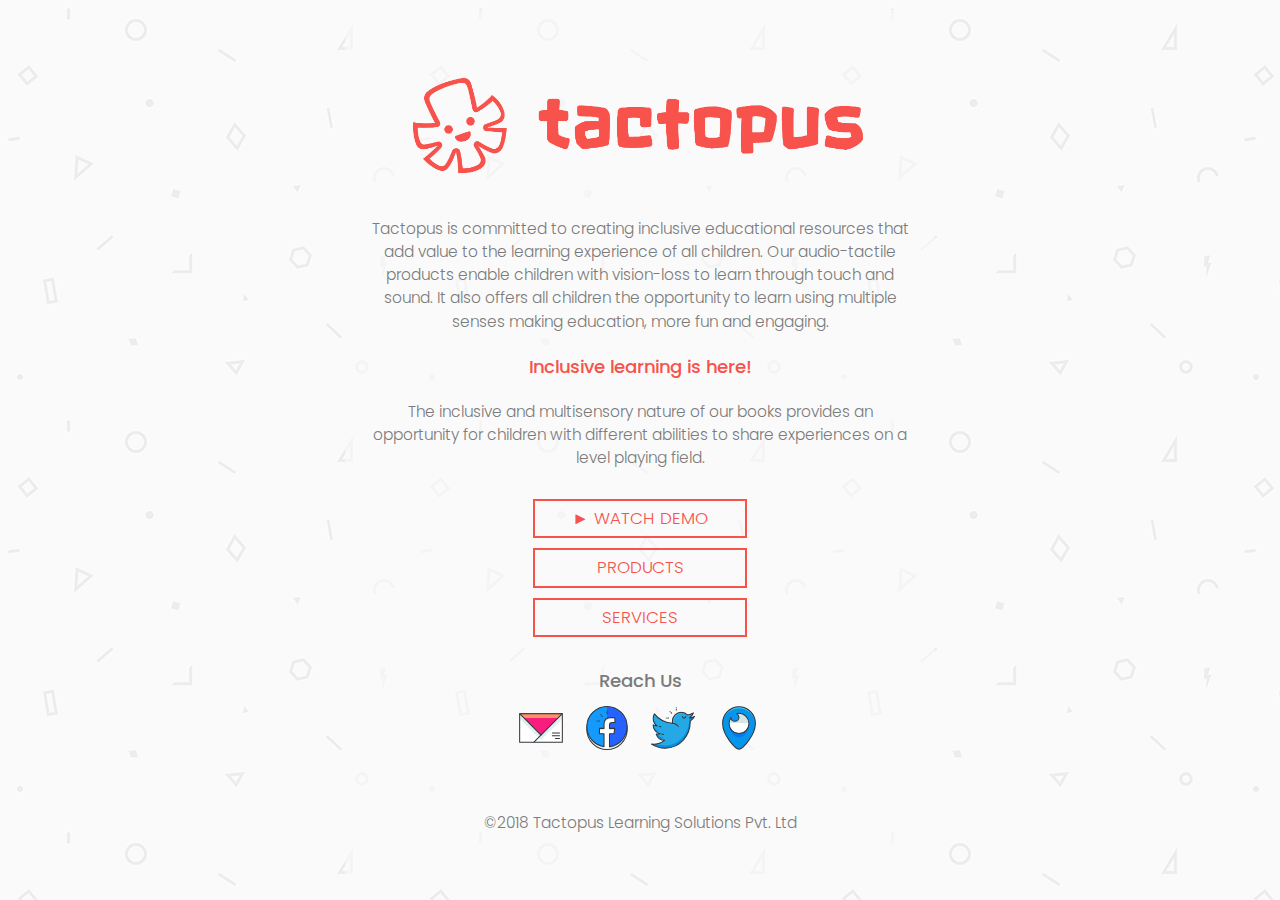
==== commit c1f27f0a: "New Content" ====
--- a/index.html
+++ b/index.html
@@ -21,13 +21,13 @@
 -->
 	<a href="index.html"><img src="images/logo.png" alt="Tactopus brand's logo" width="100%"> </a>
 
-	<p>We design inclusive educational resources for the needs of children with vision loss. The audio-tactile learning experience we've thus created, has been engaging and enjoyable for all children.</p>
+	<p>Tactopus is committed to creating inclusive educational resources that add value to the learning experience of all children. Our audio-tactile products enable children with vision-loss to learn through touch and sound. It also offers all children the opportunity to learn using multiple senses making education, more fun and engaging.</p>
 	<p class="quote">Inclusive learning is here!</p>
-	<p>The inclusive and multisensory nature of our books provide an opportunity for children with different abilities to share experiences on a level playing field.</p>
+	<p>The inclusive and multisensory nature of our books provides an opportunity for children with different abilities to share experiences on a level playing field.</p>
 
 	<a class="button" href="https://www.youtube.com/watch?v=xgkC1d28mkg&feature=youtu.be" target="_blank"> &#9658; WATCH DEMO</a>
-	<a class="button" href="products.html" target="_blank">PRODUCTS</a>
-	<a class="button" href="services.html" target="_blank">SERVICES</a>
+	<a class="button" href="products.html">PRODUCTS</a>
+	<a class="button" href="services.html">SERVICES</a>
 
 	<h1 >Reach Us</h1>
 	<div>
--- a/css/style.css
+++ b/css/style.css
@@ -21,7 +21,7 @@
   margin: 30px auto 0px auto;
 }
 
-p.quote {
+.quote {
   font-size: 1.3em;
   color: #F7524B;
   font-weight: 500;
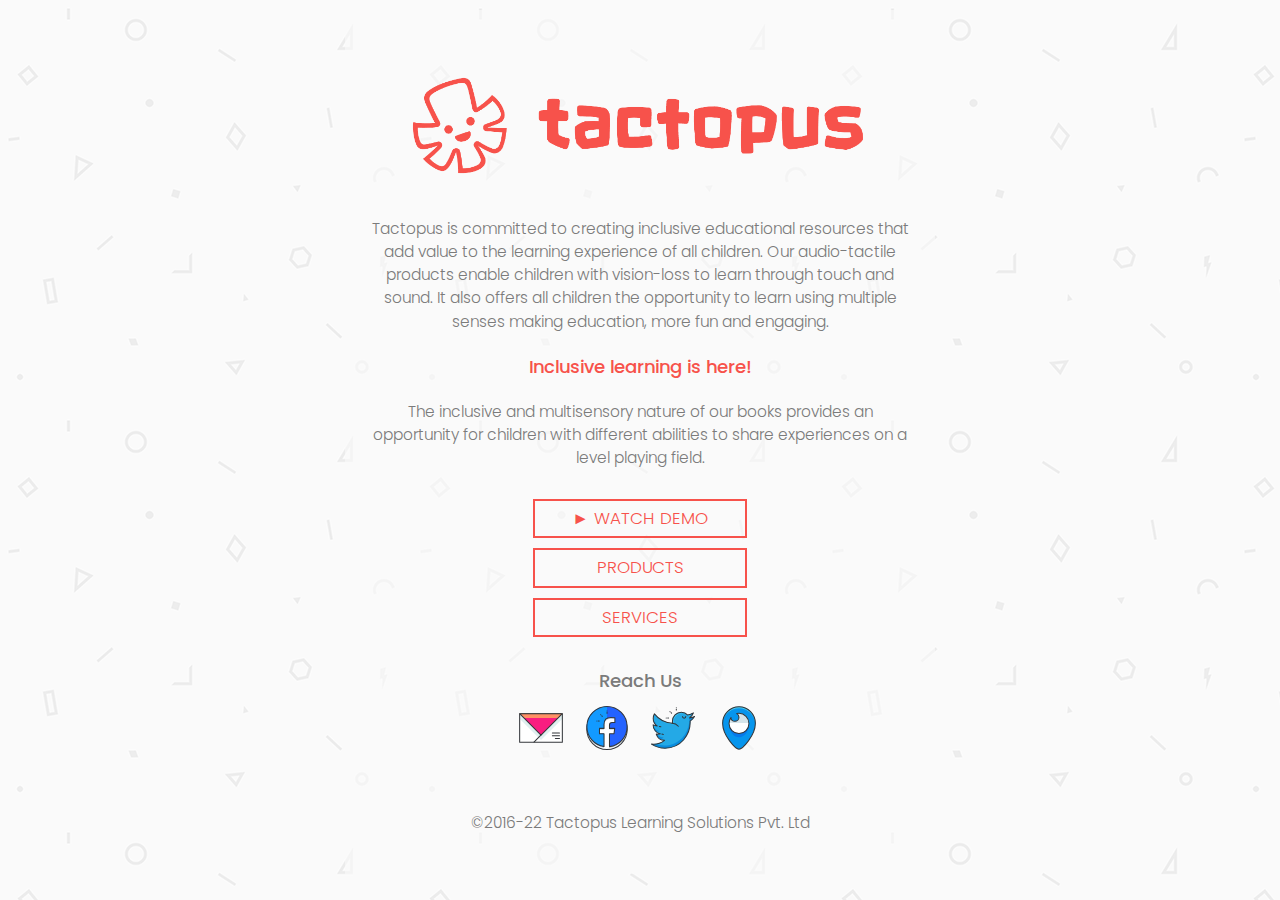
==== commit 3e5115ae: "Copyright dates edited" ====
--- a/index.html
+++ b/index.html
@@ -47,8 +47,8 @@
 
 	<br><br><br>
 
-	<p>&copy;2018 Tactopus Learning Solutions Pvt. Ltd</p>
+	<p>&copy;2016-22 Tactopus Learning Solutions Pvt. Ltd</p>
 </div>
 
 </body>
-</html>+</html>
